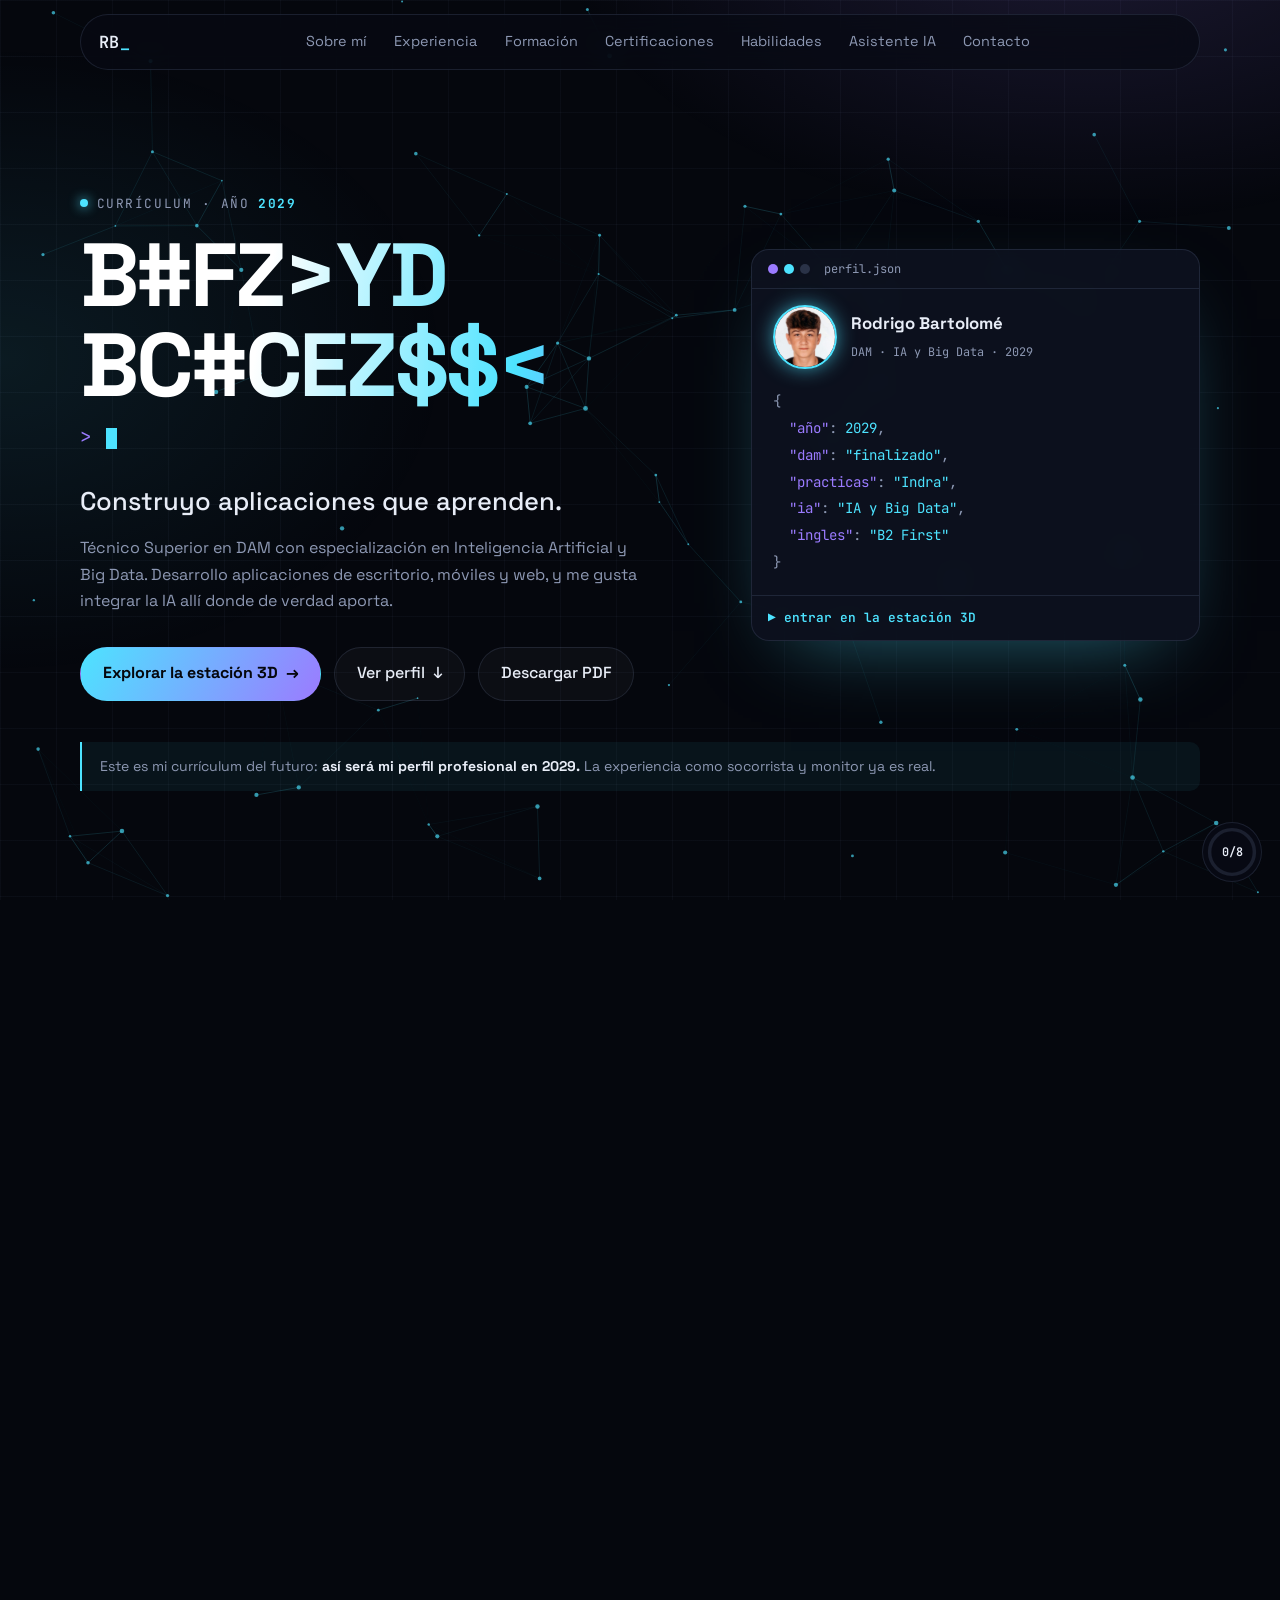
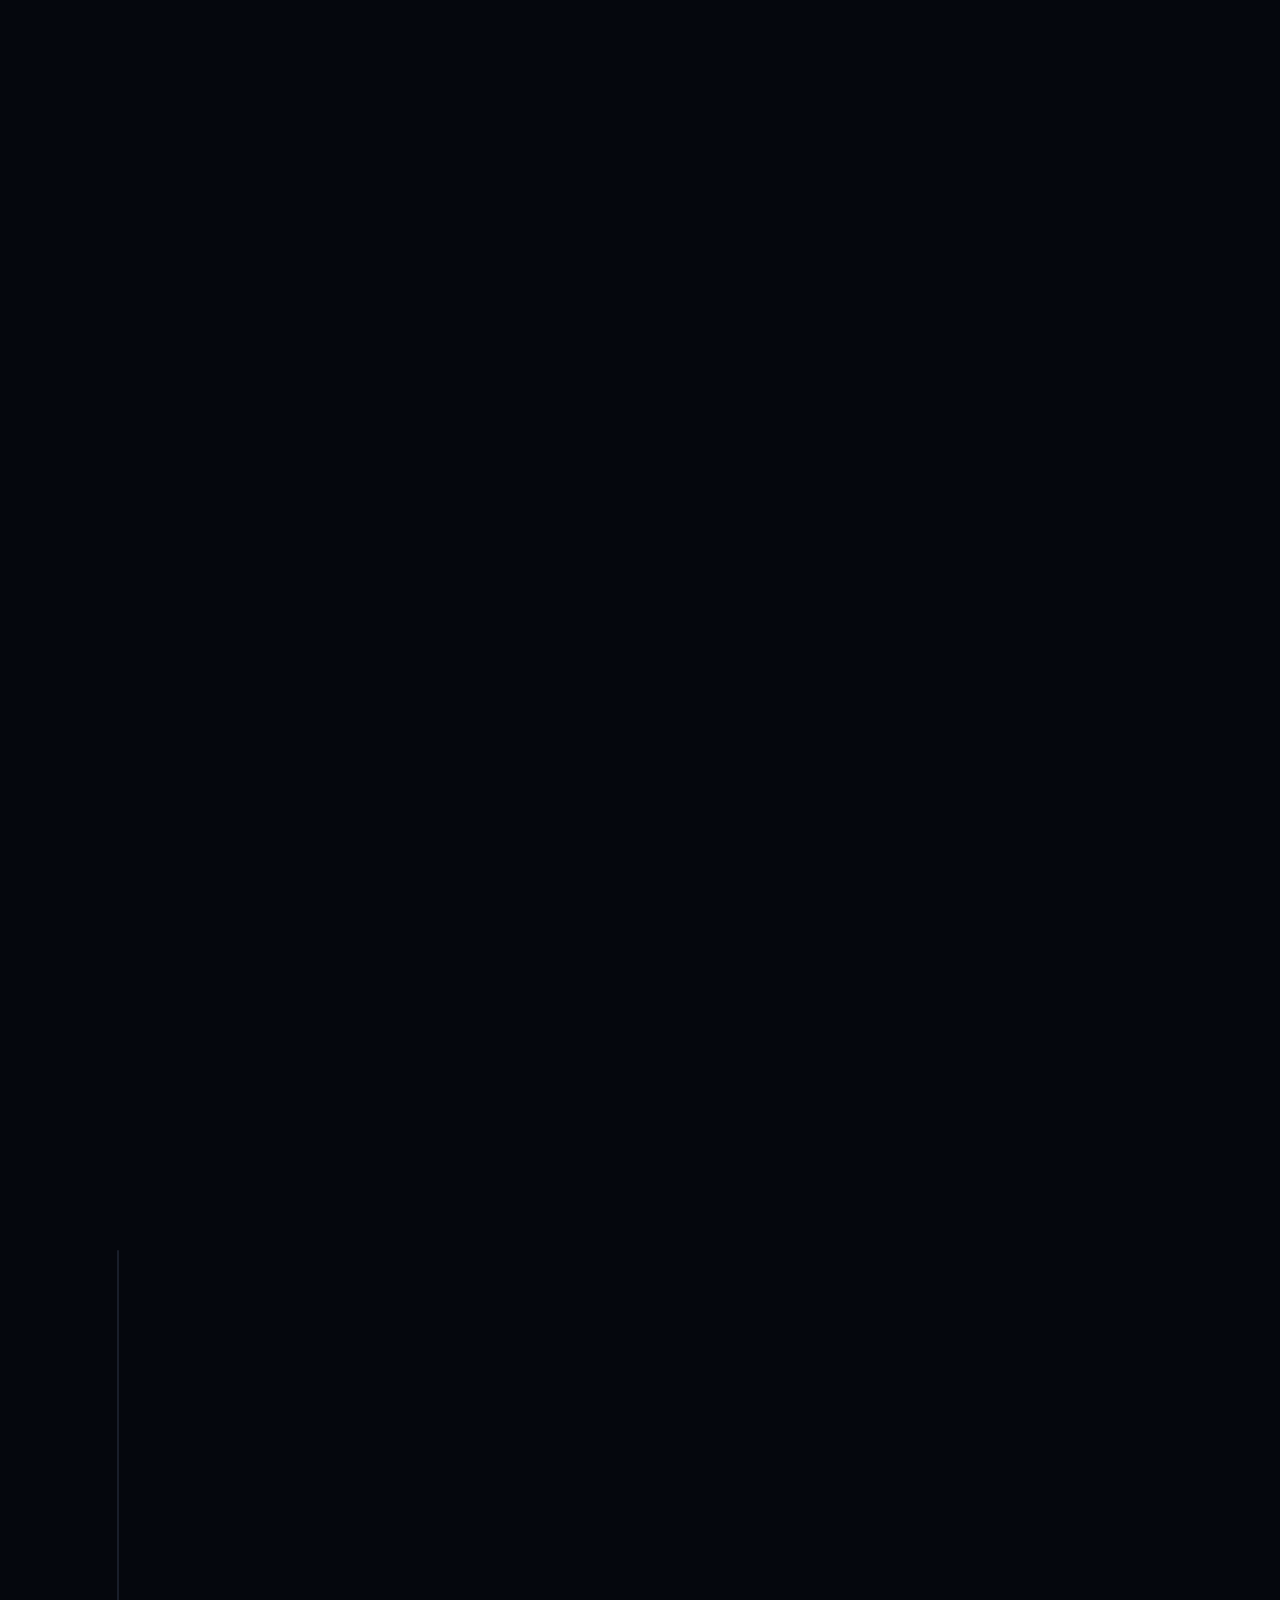
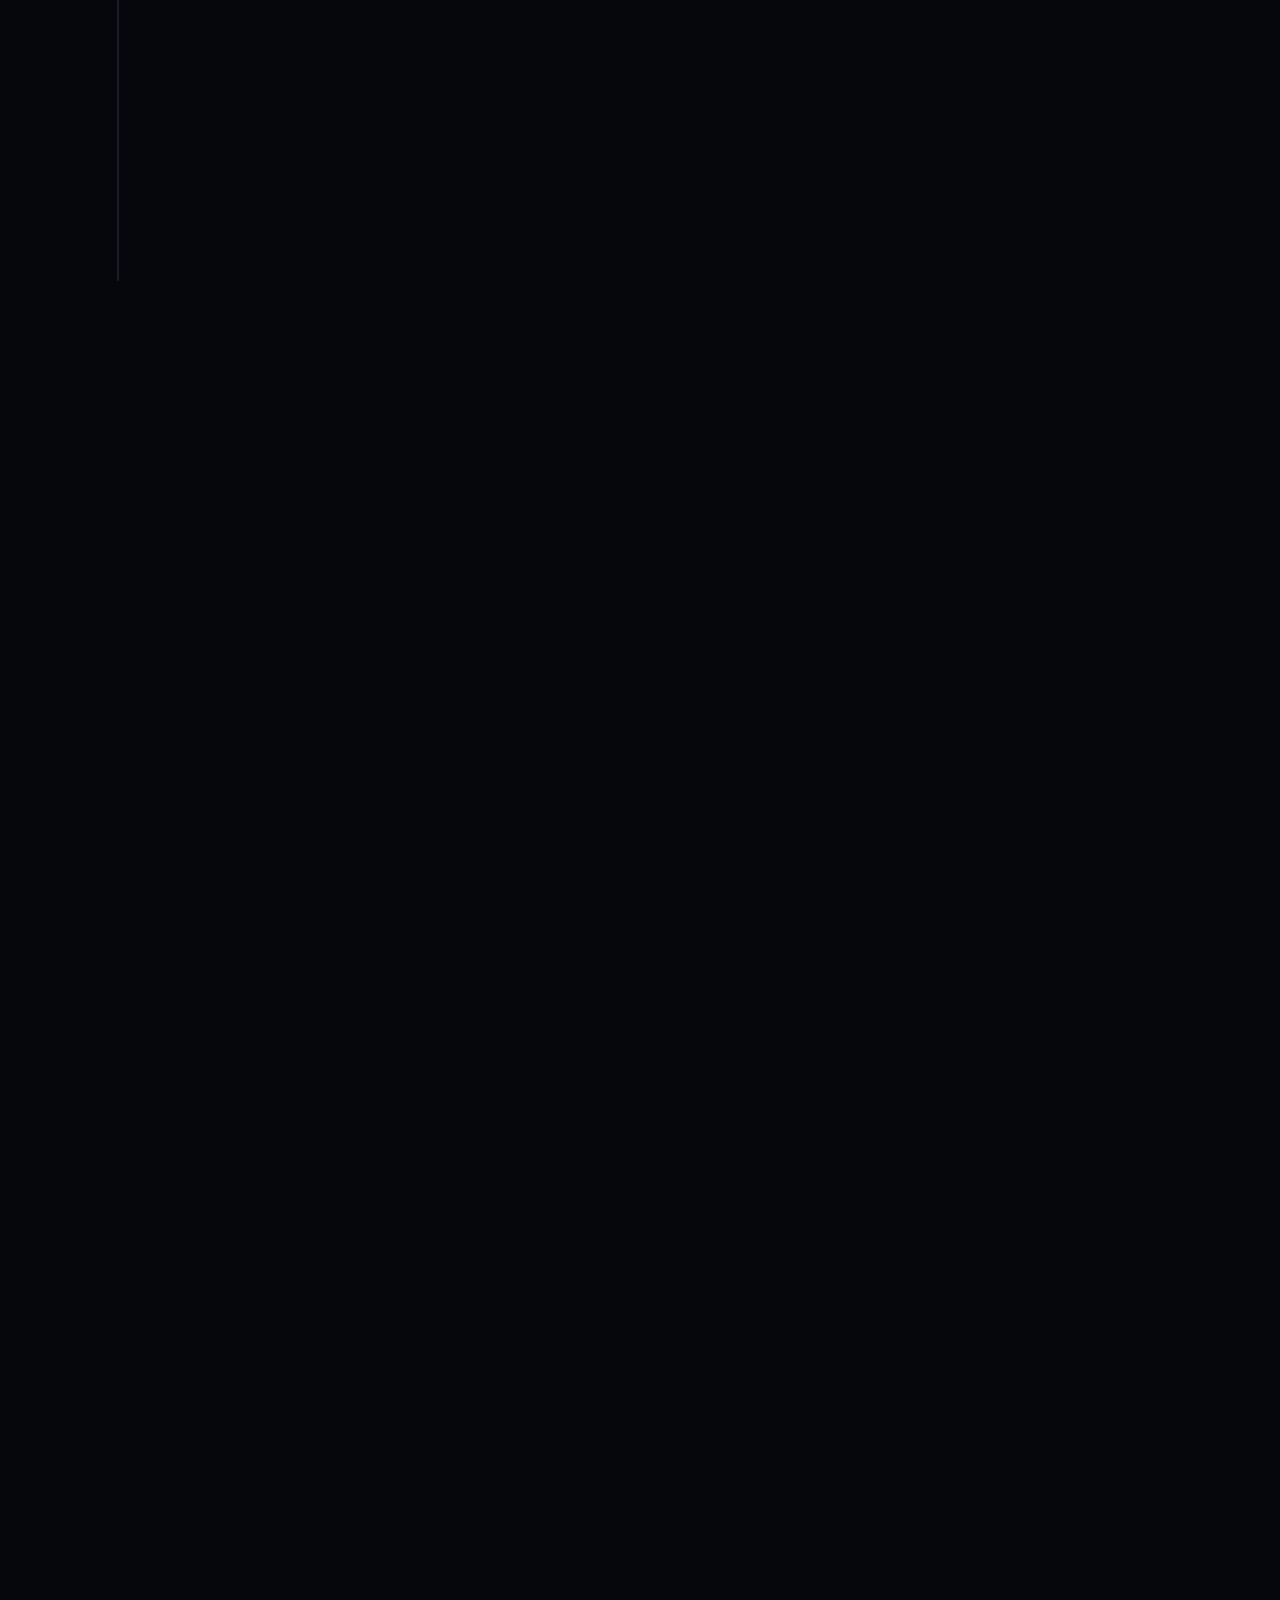
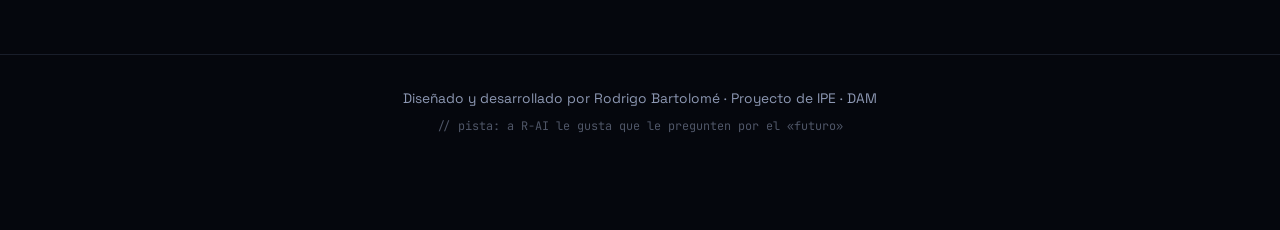
==== index.html @ 935d9697 "Currículum del futuro 2029: estación 3D, web clásica y CV en PDF Co-Authored-By: Claude Opus 5.5 <no" ====
<!DOCTYPE html>
<html lang="es">
<head>
  <meta charset="UTF-8">
  <meta name="viewport" content="width=device-width, initial-scale=1">
  <title>Rodrigo Bartolomé · Currículum 2029</title>
  <meta name="description" content="Currículum interactivo de Rodrigo Bartolomé: desarrollador de aplicaciones multiplataforma y especialista en Inteligencia Artificial. Currículum del futuro: año 2029.">
  <meta name="theme-color" content="#05070d">
  <link rel="preconnect" href="https://fonts.googleapis.com">
  <link rel="preconnect" href="https://fonts.gstatic.com" crossorigin>
  <link href="https://fonts.googleapis.com/css2?family=JetBrains+Mono:wght@400;600&family=Space+Grotesk:wght@400;500;700&display=swap" rel="stylesheet">
  <link rel="stylesheet" href="css/styles.css">
</head>
<body>

  <!-- Secuencia de arranque -->
  <div id="boot" role="status" aria-label="Cargando">
    <div class="boot-box">
      <pre id="boot-log"></pre>
      <button id="boot-skip" type="button">Saltar ⏎</button>
    </div>
  </div>

  <div id="scrollbar" aria-hidden="true"></div>
  <div class="bg" aria-hidden="true"></div>

  <!-- Navegación -->
  <header class="nav" id="nav">
    <a class="brand" href="#inicio" aria-label="Inicio">RB<span>_</span></a>
    <nav id="menu" aria-label="Secciones">
      <span class="pill" aria-hidden="true"></span>
      <a href="#sobre">Sobre mí</a>
      <a href="#experiencia">Experiencia</a>
      <a href="#formacion">Formación</a>
      <a href="#especializacion">Certificaciones</a>
      <a href="#habilidades">Habilidades</a>
      <a href="#asistente">Asistente IA</a>
      <a href="#contacto">Contacto</a>
    </nav>
    <button class="burger" id="burger" type="button" aria-label="Abrir menú" aria-expanded="false"><span></span><span></span></button>
  </header>

  <main>
    <!-- 1. Presentación -->
    <section class="hero" id="inicio">
      <canvas id="net" aria-hidden="true"></canvas>
      <div class="hero-inner">
        <div class="hero-text">
          <p class="eyebrow"><span class="dot"></span> Currículum · año <b id="hero-year">2029</b></p>
          <h1 id="hero-name" aria-label="Rodrigo Bartolomé">Rodrigo Bartolomé</h1>
          <p class="typed-line" aria-live="off"><span class="prompt">&gt;</span> <span id="typed"></span><span class="caret"></span></p>
          <p class="lema" id="hero-lema"></p>
          <p class="intro" id="hero-intro"></p>
          <div class="cta">
            <a class="btn primary" href="estacion.html">Explorar la estación 3D <span aria-hidden="true">→</span></a>
            <a class="btn" href="#sobre">Ver perfil <span aria-hidden="true">↓</span></a>
            <a class="btn" href="CV%20original%20de%20Rodrigo%20Bartolome.pdf" download data-pdf>Descargar PDF</a>
          </div>
        </div>

        <aside class="ficha card" aria-label="Resumen del perfil">
          <div class="ficha-bar"><i></i><i></i><i></i><span>perfil.json</span></div>
          <div class="ficha-id"><img src="img/rodrigo.jpg" alt="Foto de Rodrigo Bartolomé" width="64" height="64"><div><b>Rodrigo Bartolomé</b><small>DAM · IA y Big Data · 2029</small></div></div>
          <pre id="ficha-code"></pre>
          <a class="ficha-jump" href="estacion.html">▶ entrar en la estación 3D</a>
        </aside>
      </div>
      <p class="aviso" id="aviso"></p>
    </section>

    <!-- 2. Sobre mí -->
    <section id="sobre" class="section">
      <header class="sec-head reveal"><span class="sec-num">01</span><h2>Sobre mí</h2><p>Quién soy, qué me mueve y a dónde quiero llegar.</p></header>
      <div class="about-grid">
        <article class="card reveal about-perfil">
          <h3>Perfil profesional</h3>
          <p id="about-perfil"></p>
        </article>
        <article class="card reveal about-int">
          <h3>Intereses</h3>
          <div class="chips" id="intereses" role="tablist" aria-label="Intereses"></div>
          <p class="chip-text" id="interes-texto" aria-live="polite"></p>
        </article>
        <article class="card reveal about-obj">
          <h3>Objetivos profesionales</h3>
          <ul class="objetivos" id="objetivos"></ul>
        </article>
      </div>
    </section>

    <!-- 3. Experiencia -->
    <section id="experiencia" class="section">
      <header class="sec-head reveal"><span class="sec-num">02</span><h2>Experiencia</h2><p>Dos veranos en Playa Park y mis prácticas del ciclo en Indra.</p></header>
      <div class="exp-grid" id="exp"></div>
    </section>

    <!-- 4. Formación académica -->
    <section id="formacion" class="section">
      <header class="sec-head reveal"><span class="sec-num">03</span><h2>Formación académica</h2><p>Mi evolución, etapa a etapa. Pulsa cada una para desplegarla.</p></header>
      <div class="timeline" id="timeline"></div>
    </section>

    <!-- 4. Especialización y certificaciones -->
    <section id="especializacion" class="section">
      <header class="sec-head reveal"><span class="sec-num">04</span><h2>Especialización y certificaciones</h2><p id="cert-sub"></p></header>
      <div class="cert-grid" id="certs"></div>
    </section>

    <!-- 5. Habilidades -->
    <section id="habilidades" class="section">
      <header class="sec-head reveal"><span class="sec-num">05</span><h2>Habilidades</h2><p>Tecnologías que he usado en el ciclo de DAM y en la especialización. Cambia de área con las pestañas.</p></header>
      <div class="skills card reveal">
        <div class="tabs" id="skill-tabs" role="tablist" aria-label="Categorías de habilidades"></div>
        <div id="skill-panels"></div>
      </div>
      <div class="skills-extra" id="skills-extra"></div>
    </section>

    <!-- Asistente IA -->
    <section id="asistente" class="section">
      <header class="sec-head reveal"><span class="sec-num">06</span><h2>Pregúntale a mi asistente</h2><p>R-AI responde solo con los datos de este currículum. Si no lo sabe, lo dice.</p></header>
      <div class="term card reveal">
        <div class="ficha-bar"><i></i><i></i><i></i><span>r-ai — asistente del currículum</span></div>
        <div class="term-out" id="term-out" aria-live="polite"></div>
        <div class="term-chips" id="term-chips"></div>
        <form class="term-in" id="term-form" autocomplete="off">
          <label for="term-input" class="prompt">&gt;</label>
          <input id="term-input" type="text" placeholder="Escribe una pregunta o «ayuda»" maxlength="120" spellcheck="false">
          <button type="submit" aria-label="Enviar">↵</button>
        </form>
      </div>
    </section>

    <!-- 6. Contacto -->
    <section id="contacto" class="section">
      <header class="sec-head reveal"><span class="sec-num">07</span><h2>Contacto</h2><p>¿Hablamos?</p></header>
      <div class="contact card reveal" id="contact"></div>
    </section>
  </main>

  <footer class="footer">
    <p>Diseñado y desarrollado por Rodrigo Bartolomé · Proyecto de IPE · DAM</p>
    <p class="hint">// pista: a R-AI le gusta que le pregunten por el «futuro»</p>
  </footer>

  <!-- Registro de exploración -->
  <aside class="hud" id="hud">
    <button class="hud-btn" id="hud-btn" type="button" aria-expanded="false" aria-controls="hud-panel" aria-label="Registro de exploración">
      <svg viewBox="0 0 36 36" aria-hidden="true"><circle cx="18" cy="18" r="15.5"/><circle id="hud-ring" cx="18" cy="18" r="15.5"/></svg>
      <span id="hud-count">0/8</span>
    </button>
    <div class="hud-panel" id="hud-panel" hidden>
      <h3>Registro de exploración</h3>
      <p>Esta web esconde 8 interacciones. ¿Las encuentras todas?</p>
      <ul id="hud-list"></ul>
      <button type="button" class="hud-reset" id="hud-reset">Reiniciar registro</button>
    </div>
  </aside>

  <div id="toast" role="status" aria-live="polite"></div>

  <!-- Recompensa al completar la exploración -->
  <div class="modal" id="reward" hidden>
    <div class="modal-box card" role="dialog" aria-modal="true" aria-labelledby="reward-title">
      <p class="eyebrow"><span class="dot"></span> 8 / 8 · acceso total</p>
      <h2 id="reward-title">Exploración completada</h2>
      <p>Has recorrido el perfil entero, incluido el comando oculto. Gracias por dedicarle este rato: conseguir que alguien quiera seguir explorando es justo lo que busco cuando diseño una aplicación.</p>
      <p class="firma">— Rodrigo</p>
      <button class="btn primary" type="button" id="reward-close">Cerrar</button>
    </div>
  </div>

  <noscript><p style="padding:2rem;color:#fff">Esta web necesita JavaScript para mostrar el currículum interactivo.</p></noscript>

  <script src="js/data.js"></script>
  <script src="js/rai.js"></script>
  <script src="js/main.js"></script>
</body>
</html>
---- css/styles.css ----
/* ==========================================================================
   Currículum 2029 · Rodrigo Bartolomé
   Índice: 1. Variables  2. Base  3. Navegación  4. Portada  5. Secciones
           6. Sobre mí   7. Línea temporal  8. Certificaciones  9. Habilidades
           10. Asistente 11. Contacto  12. HUD, avisos y modal  13. Arranque
           14. Responsive 15. Movimiento reducido  16. Impresión (PDF)
   ========================================================================== */

/* ---------- 1. Variables ---------- */
:root {
  --bg: #05070d;
  --panel: rgba(16, 22, 36, .72);
  --line: rgba(148, 170, 220, .14);
  --text: #e8edf7;
  --muted: #8d98b3;
  --a-rgb: 77, 227, 255;      /* acento principal (cian) */
  --b-rgb: 155, 123, 255;     /* acento secundario (violeta) */
  --a: rgb(var(--a-rgb));
  --b: rgb(var(--b-rgb));
  --ok: #5ef0a8;
  --radius: 18px;
  --sans: 'Space Grotesk', system-ui, -apple-system, 'Segoe UI', Roboto, sans-serif;
  --mono: 'JetBrains Mono', ui-monospace, 'Cascadia Code', Consolas, monospace;
  --ease: cubic-bezier(.2, .8, .2, 1);
}

/* ---------- 2. Base ---------- */
*, *::before, *::after { box-sizing: border-box; }
html { scroll-behavior: smooth; scroll-padding-top: 84px; }
body {
  margin: 0; background: var(--bg); color: var(--text);
  font: 400 1rem/1.65 var(--sans); -webkit-font-smoothing: antialiased;
  overflow-x: hidden;
}
h1, h2, h3, p, ul { margin: 0; }
ul { padding: 0; list-style: none; }
a { color: inherit; text-decoration: none; }
button, input { font: inherit; color: inherit; }
button { cursor: pointer; background: none; border: 0; padding: 0; }
:focus-visible { outline: 2px solid var(--a); outline-offset: 3px; border-radius: 6px; }
::selection { background: rgba(var(--a-rgb), .3); }

.bg {
  position: fixed; inset: 0; z-index: -1; pointer-events: none;
  background:
    radial-gradient(60vw 50vh at 85% -10%, rgba(var(--b-rgb), .16), transparent 70%),
    radial-gradient(50vw 50vh at 0% 40%, rgba(var(--a-rgb), .09), transparent 70%),
    linear-gradient(rgba(148, 170, 220, .045) 1px, transparent 1px) 0 0 / 56px 56px,
    linear-gradient(90deg, rgba(148, 170, 220, .045) 1px, transparent 1px) 0 0 / 56px 56px;
  transition: background 1s;
}
#scrollbar {
  position: fixed; top: 0; left: 0; height: 3px; width: 100%; z-index: 60;
  background: linear-gradient(90deg, var(--a), var(--b));
  transform-origin: 0 50%; transform: scaleX(0);
}

/* Tarjeta base con foco de luz que sigue al ratón (--mx / --my los pone JS) */
.card {
  position: relative; background: var(--panel); border: 1px solid var(--line);
  border-radius: var(--radius); backdrop-filter: blur(10px);
  transition: border-color .3s, transform .4s var(--ease), box-shadow .4s;
}
.card::before {
  content: ''; position: absolute; inset: 0; border-radius: inherit; pointer-events: none;
  background: radial-gradient(340px circle at var(--mx, 50%) var(--my, -40%), rgba(var(--a-rgb), .13), transparent 65%);
  opacity: 0; transition: opacity .35s;
}
.card:hover { border-color: rgba(var(--a-rgb), .4); }
.card:hover::before { opacity: 1; }

.btn {
  display: inline-flex; align-items: center; gap: .5rem; padding: .8rem 1.35rem;
  border: 1px solid var(--line); border-radius: 999px; font-weight: 500;
  background: rgba(255, 255, 255, .03);
  transition: transform .25s var(--ease), border-color .25s, box-shadow .25s, background .25s;
}
.btn:hover { transform: translateY(-2px); border-color: var(--a); box-shadow: 0 8px 30px -10px rgba(var(--a-rgb), .6); }
.btn.primary { background: linear-gradient(120deg, var(--a), var(--b)); color: #05070d; border-color: transparent; font-weight: 700; }

.badge {
  display: inline-block; padding: .18rem .65rem; border-radius: 999px; white-space: nowrap;
  font: 600 .7rem/1.5 var(--mono); letter-spacing: .04em; text-transform: uppercase;
  border: 1px solid currentColor; color: var(--muted);
}
[data-state="done"] > .badge, [data-state="done"] .badge { color: var(--ok); }
[data-state="progress"] .badge { color: var(--a); }
[data-state="goal"] .badge { color: var(--muted); border-style: dashed; }

.reveal { opacity: 0; transform: translateY(26px); transition: opacity .7s var(--ease), transform .7s var(--ease); }
.reveal.in { opacity: 1; transform: none; }

/* ---------- 3. Navegación ---------- */
.nav {
  position: fixed; top: 14px; left: 50%; transform: translateX(-50%); z-index: 50;
  display: flex; align-items: center; gap: 1rem; padding: .5rem .6rem .5rem 1.1rem;
  width: min(1120px, calc(100% - 28px));
  background: rgba(8, 11, 20, .72); border: 1px solid var(--line); border-radius: 999px;
  backdrop-filter: blur(14px); transition: box-shadow .3s;
}
.nav.scrolled { box-shadow: 0 12px 40px -18px #000; }
.brand { font: 600 1.05rem var(--mono); letter-spacing: .05em; }
.brand span { color: var(--a); animation: blink 1.1s steps(1) infinite; }
#menu { position: relative; display: flex; margin-inline: auto; }
#menu a {
  position: relative; z-index: 1; padding: .45rem .85rem; font-size: .9rem; color: var(--muted);
  border-radius: 999px; transition: color .25s; white-space: nowrap;
}
#menu a:hover, #menu a.active { color: var(--text); }
.pill {
  position: absolute; top: 0; left: 0; height: 100%; width: 0; border-radius: 999px; opacity: 0;
  background: rgba(var(--a-rgb), .14); border: 1px solid rgba(var(--a-rgb), .35);
  transition: transform .45s var(--ease), width .45s var(--ease), opacity .3s;
}
.burger { display: none; width: 40px; height: 40px; border-radius: 50%; border: 1px solid var(--line); }
.burger span { display: block; width: 16px; height: 2px; margin: 4px auto; background: var(--text); transition: transform .3s; }
.burger[aria-expanded="true"] span:first-child { transform: translateY(3px) rotate(45deg); }
.burger[aria-expanded="true"] span:last-child { transform: translateY(-3px) rotate(-45deg); }

/* ---------- 4. Portada ---------- */
.hero { position: relative; min-height: 100svh; display: flex; flex-direction: column; justify-content: center; padding: 120px 24px 40px; }
#net { position: absolute; inset: 0; width: 100%; height: 100%; }
.hero-inner {
  position: relative; width: min(1120px, 100%); margin: 0 auto;
  display: grid; grid-template-columns: 1.25fr .9fr; gap: 3rem; align-items: center;
}
.eyebrow { display: inline-flex; align-items: center; gap: .55rem; font: 400 .8rem var(--mono); letter-spacing: .12em; text-transform: uppercase; color: var(--muted); }
.eyebrow b { color: var(--a); }
.dot { width: 8px; height: 8px; border-radius: 50%; background: var(--a); box-shadow: 0 0 12px var(--a); animation: pulse 2s infinite; }
h1 {
  margin: 1rem 0 .8rem; font-size: clamp(2.7rem, 7.4vw, 5.6rem); line-height: 1; letter-spacing: -.035em; font-weight: 700;
  background: linear-gradient(100deg, #fff 30%, var(--a) 70%, var(--b)); -webkit-background-clip: text; background-clip: text; color: transparent;
}
.typed-line { font: 400 clamp(.95rem, 2vw, 1.2rem) var(--mono); color: var(--a); min-height: 1.8em; }
.prompt { color: var(--b); font-family: var(--mono); }
.caret { display: inline-block; width: .55em; height: 1.1em; margin-left: 2px; vertical-align: text-bottom; background: var(--a); animation: blink 1s steps(1) infinite; }
.lema { margin-top: 1.4rem; font-size: clamp(1.2rem, 2.4vw, 1.6rem); font-weight: 500; }
.intro { margin-top: .8rem; max-width: 56ch; color: var(--muted); }
.cta { display: flex; flex-wrap: wrap; gap: .8rem; margin-top: 2rem; }

.ficha { overflow: hidden; box-shadow: 0 30px 80px -40px rgba(var(--a-rgb), .5); animation: float 7s ease-in-out infinite; }
.ficha-bar { display: flex; align-items: center; gap: 6px; padding: .7rem 1rem; border-bottom: 1px solid var(--line); font: 400 .75rem var(--mono); color: var(--muted); }
.ficha-bar i { width: 10px; height: 10px; border-radius: 50%; background: #2a3247; }
.ficha-bar i:first-child { background: var(--b); } .ficha-bar i:nth-child(2) { background: var(--a); }
.ficha-bar span { margin-left: .5rem; }
#ficha-code { margin: 0; padding: 1.2rem 1.3rem; font: 400 .88rem/1.9 var(--mono); white-space: pre-wrap; color: var(--muted); }
#ficha-code .k { color: var(--b); } #ficha-code .v { color: var(--a); transition: color .4s; } #ficha-code .n { color: #fff; }
.ficha-jump {
  display: block; width: 100%; padding: .85rem 1rem; border-top: 1px solid var(--line); text-align: left;
  font: 600 .8rem var(--mono); color: var(--a); transition: background .25s;
}
.ficha-jump:hover { background: rgba(var(--a-rgb), .1); }
.aviso {
  position: relative; width: min(1120px, 100%); margin: 2.6rem auto 0; padding: .8rem 1.1rem;
  border-left: 2px solid var(--a); background: rgba(var(--a-rgb), .06); border-radius: 0 10px 10px 0;
  font-size: .88rem; color: var(--muted);
}
.aviso b { color: var(--text); }

/* ---------- 5. Secciones ---------- */
.section { width: min(1120px, 100%); margin: 0 auto; padding: 110px 24px 20px; }
.sec-head { margin-bottom: 2.4rem; }
.sec-num { font: 600 .8rem var(--mono); color: var(--a); letter-spacing: .15em; }
.sec-num::after { content: ' //'; color: var(--muted); }
.sec-head h2 { font-size: clamp(1.9rem, 4.4vw, 3rem); letter-spacing: -.02em; line-height: 1.15; margin: .3rem 0 .5rem; }
.sec-head p { color: var(--muted); max-width: 60ch; }
h3 { font-size: 1.05rem; letter-spacing: .01em; }

/* ---------- 6. Sobre mí ---------- */
.about-grid { display: grid; grid-template-columns: 1.2fr 1fr; gap: 1.2rem; }
.about-grid .card { padding: 1.7rem; }
.about-perfil { grid-row: span 2; }
.about-perfil p { margin-top: .9rem; font-size: 1.12rem; line-height: 1.75; color: #c9d2e6; }
.chips { display: flex; flex-wrap: wrap; gap: .5rem; margin-top: 1rem; }
.chip {
  padding: .4rem .85rem; border: 1px solid var(--line); border-radius: 999px; font-size: .86rem; color: var(--muted);
  transition: all .25s var(--ease);
}
.chip:hover { color: var(--text); border-color: rgba(var(--a-rgb), .5); transform: translateY(-2px); }
.chip[aria-selected="true"] { color: #05070d; background: var(--a); border-color: var(--a); font-weight: 600; }
.chip-text { margin-top: 1rem; min-height: 3.3em; color: var(--muted); font-size: .95rem; }
.objetivos { margin-top: 1rem; display: grid; gap: .7rem; }
.objetivos li { display: flex; align-items: center; gap: .8rem; font-size: .96rem; }
.objetivos .check {
  flex: none; width: 22px; height: 22px; border-radius: 7px; border: 1.5px dashed var(--muted);
  display: grid; place-items: center; font-size: .8rem; color: transparent; transition: all .5s var(--ease);
}
.objetivos [data-state="progress"] .check { border-style: solid; border-color: var(--a); background: linear-gradient(90deg, rgba(var(--a-rgb), .5) 50%, transparent 50%); }
.objetivos [data-state="done"] .check { border: 0; background: var(--ok); color: #05070d; transform: rotate(360deg); }
.objetivos [data-state="done"] .txt { color: var(--text); }
.objetivos .txt { flex: 1; color: var(--muted); transition: color .4s; }

/* ---------- 7. Línea temporal ---------- */
.timeline { position: relative; display: grid; gap: 1.1rem; padding-left: 44px; }
.tl-line { position: absolute; left: 13px; top: 10px; bottom: 10px; width: 2px; background: var(--line); border-radius: 2px; overflow: hidden; }
.tl-line i { display: block; width: 100%; height: 100%; background: linear-gradient(var(--a), var(--b)); transform-origin: 50% 0; transform: scaleY(0); }
.tl-item { position: relative; }
.tl-dot {
  position: absolute; left: -38px; top: 26px; width: 16px; height: 16px; border-radius: 50%;
  background: var(--bg); border: 2px solid var(--muted); transition: all .5s var(--ease);
}
.tl-item[data-state="done"] .tl-dot { border-color: var(--ok); background: var(--ok); box-shadow: 0 0 14px rgba(94, 240, 168, .6); }
.tl-item[data-state="progress"] .tl-dot { border-color: var(--a); box-shadow: 0 0 0 5px rgba(var(--a-rgb), .18); animation: pulse 2s infinite; }
.tl-card { overflow: hidden; }
.tl-head { display: grid; grid-template-columns: 1fr auto auto; gap: .3rem 1rem; align-items: center; width: 100%; padding: 1.2rem 1.4rem; text-align: left; }
.tl-step { grid-column: 1 / -1; font: 400 .72rem var(--mono); letter-spacing: .14em; color: var(--muted); text-transform: uppercase; }
.tl-title { font-size: 1.12rem; font-weight: 700; line-height: 1.3; }
.tl-sub { grid-column: 1 / -1; font-size: .88rem; color: var(--muted); }
.chev { width: 28px; height: 28px; border-radius: 50%; border: 1px solid var(--line); display: grid; place-items: center; transition: transform .4s var(--ease), border-color .3s; }
.chev::before { content: ''; width: 7px; height: 7px; border-right: 2px solid var(--a); border-bottom: 2px solid var(--a); transform: translateY(-2px) rotate(45deg); }
[aria-expanded="true"] .chev { transform: rotate(180deg); border-color: var(--a); }
.collapse { display: grid; grid-template-rows: 0fr; transition: grid-template-rows .45s var(--ease); }
.collapse.open { grid-template-rows: 1fr; }
.collapse > div { overflow: hidden; min-height: 0; }
.collapse-in { padding: 0 1.4rem 1.4rem; color: #c3cce0; font-size: .96rem; }
.tags { display: flex; flex-wrap: wrap; gap: .45rem; margin-top: 1rem; }
.tags li { padding: .25rem .7rem; border-radius: 8px; font: 400 .76rem var(--mono); background: rgba(var(--a-rgb), .09); color: var(--a); border: 1px solid rgba(var(--a-rgb), .2); }
.tags-title { margin-top: 1rem; font: 400 .72rem var(--mono); letter-spacing: .12em; text-transform: uppercase; color: var(--muted); }

/* ---------- 8. Certificaciones ---------- */
.cert-grid { display: grid; grid-template-columns: repeat(2, 1fr); gap: 1.2rem; align-items: start; }
.cert { overflow: hidden; }
.cert[data-state="goal"] { border-style: dashed; background: rgba(16, 22, 36, .35); }
.cert[data-state="goal"] .cert-icon { filter: grayscale(1); opacity: .55; }
.cert-head { display: grid; grid-template-columns: auto 1fr auto; gap: .9rem 1rem; align-items: center; width: 100%; padding: 1.4rem; text-align: left; }
.cert-icon {
  width: 52px; height: 52px; border-radius: 14px; display: grid; place-items: center; transition: filter .6s, opacity .6s;
  background: linear-gradient(135deg, rgba(var(--a-rgb), .25), rgba(var(--b-rgb), .25)); border: 1px solid rgba(var(--a-rgb), .35);
}
.cert-icon svg { width: 26px; height: 26px; stroke: var(--a); fill: none; stroke-width: 1.7; stroke-linecap: round; stroke-linejoin: round; }
.cert-title { font-weight: 700; font-size: 1.08rem; line-height: 1.3; }
.cert-ent { font-size: .84rem; color: var(--muted); }
.cert-foot { grid-column: 1 / -1; display: flex; justify-content: space-between; align-items: center; }
.points { margin-top: .9rem; display: grid; gap: .4rem; }
.points li { padding-left: 1.2rem; position: relative; font-size: .92rem; }
.points li::before { content: '▹'; position: absolute; left: 0; color: var(--a); }

/* ---------- 9. Habilidades ---------- */
.skills { padding: 1.6rem; }
.tabs { display: flex; flex-wrap: wrap; gap: .5rem; padding-bottom: 1.2rem; border-bottom: 1px solid var(--line); }
.tab { padding: .5rem 1rem; border-radius: 999px; border: 1px solid var(--line); font-size: .9rem; color: var(--muted); transition: all .25s var(--ease); }
.tab:hover { color: var(--text); border-color: rgba(var(--a-rgb), .5); }
.tab[aria-selected="true"] { background: rgba(var(--a-rgb), .14); border-color: var(--a); color: var(--text); box-shadow: 0 0 22px -8px var(--a); }
.skill-panel { padding-top: 1.4rem; display: grid; gap: 1.25rem; animation: fadeUp .5s var(--ease); }
.skill-panel[hidden] { display: none; }
.panel-note { color: var(--muted); font-size: .9rem; }
.skill-top { display: flex; justify-content: space-between; gap: 1rem; align-items: baseline; margin-bottom: .45rem; }
.skill-name { font-weight: 500; }
.skill-level { font: 600 .74rem var(--mono); color: var(--a); text-transform: uppercase; letter-spacing: .06em; white-space: nowrap; }
.bar { position: relative; height: 10px; border-radius: 999px; background: rgba(148, 170, 220, .1); }
.bar-fill {
  height: 100%; width: 0; border-radius: inherit; background: linear-gradient(90deg, var(--b), var(--a));
  box-shadow: 0 0 16px rgba(var(--a-rgb), .5); transition: width 1.2s var(--ease);
}
.skills-note { margin-top: 1.5rem; padding-top: 1rem; border-top: 1px solid var(--line); font-size: .82rem; color: var(--muted); }

/* ---------- 10. Asistente ---------- */
.term { overflow: hidden; font-family: var(--mono); }
.term-out { height: 300px; overflow-y: auto; padding: 1.2rem 1.3rem; font-size: .88rem; line-height: 1.75; scrollbar-width: thin; scrollbar-color: var(--line) transparent; }
.term-out p { animation: fadeUp .35s var(--ease); white-space: pre-wrap; overflow-wrap: anywhere; }
.term-out .me { color: var(--text); margin-top: .7rem; }
.term-out .me::before { content: '> '; color: var(--b); }
.term-out .ai { color: #b9c6e2; }
.term-out .ai.hl { color: var(--a); }
.term-out .think::after { content: '▍'; animation: blink .8s steps(1) infinite; }
.term-chips { display: flex; flex-wrap: wrap; gap: .45rem; padding: .2rem 1.3rem 1rem; }
.term-chips button { padding: .32rem .75rem; border-radius: 999px; border: 1px solid var(--line); font-size: .76rem; color: var(--muted); transition: all .25s; }
.term-chips button:hover { color: var(--a); border-color: var(--a); }
.term-in { display: flex; align-items: center; gap: .7rem; padding: .8rem 1.3rem; border-top: 1px solid var(--line); background: rgba(0, 0, 0, .25); }
.term-in input { flex: 1; min-width: 0; background: none; border: 0; outline: 0; font-size: .92rem; }
.term-in input::placeholder { color: #55607a; }
.term-in button { width: 34px; height: 34px; border-radius: 10px; border: 1px solid var(--line); color: var(--a); transition: all .25s; }
.term-in button:hover { background: var(--a); color: #05070d; }

/* ---------- 11. Contacto ---------- */
.contact { display: grid; grid-template-columns: auto 1fr; gap: 2rem; padding: 2rem; align-items: center; overflow: hidden; }
.avatar {
  width: 132px; height: 132px; border-radius: 30px; display: grid; place-items: center;
  font: 700 2.6rem var(--sans); color: #05070d; background: linear-gradient(135deg, var(--a), var(--b));
  box-shadow: 0 20px 60px -20px rgba(var(--a-rgb), .8);
}
.contact h3 { font-size: 1.6rem; }
.contact .role { color: var(--a); font: 400 .88rem var(--mono); margin-top: .2rem; }
.contact-list { margin-top: 1.2rem; display: grid; grid-template-columns: repeat(2, 1fr); gap: .7rem; }
.contact-item {
  display: flex; align-items: center; gap: .8rem; padding: .75rem .95rem; text-align: left; width: 100%;
  border: 1px solid var(--line); border-radius: 12px; transition: all .25s var(--ease);
}
a.contact-item:hover, button.contact-item:hover { border-color: var(--a); transform: translateY(-2px); background: rgba(var(--a-rgb), .06); }
.contact-item small { display: block; font: 400 .66rem var(--mono); letter-spacing: .12em; text-transform: uppercase; color: var(--muted); }
.contact-item span { display: block; font-size: .93rem; overflow-wrap: anywhere; }
.contact-item em { margin-left: auto; font: normal 600 .66rem var(--mono); color: var(--a); text-transform: uppercase; }
.contact-cta { margin-top: 1.3rem; display: flex; flex-wrap: wrap; gap: .7rem; }

.footer { margin-top: 110px; padding: 2rem 24px 6rem; text-align: center; border-top: 1px solid var(--line); color: var(--muted); font-size: .86rem; }
.footer .hint { margin-top: .5rem; font: 400 .74rem var(--mono); opacity: .55; }

/* ---------- 12. HUD, avisos y modal ---------- */
.hud { position: fixed; right: 18px; bottom: 18px; z-index: 55; }
.hud-btn {
  position: relative; width: 60px; height: 60px; border-radius: 50%; display: grid; place-items: center;
  background: rgba(8, 11, 20, .9); border: 1px solid var(--line); backdrop-filter: blur(10px);
  font: 600 .74rem var(--mono); transition: transform .3s var(--ease), box-shadow .3s;
}
.hud-btn:hover { transform: scale(1.07); box-shadow: 0 0 30px -6px var(--a); }
.hud-btn.bump { animation: bump .6s var(--ease); }
.hud-btn svg { position: absolute; inset: 3px; transform: rotate(-90deg); }
.hud-btn circle { fill: none; stroke-width: 2.4; stroke: var(--line); }
#hud-ring { stroke: var(--a); stroke-linecap: round; stroke-dasharray: 97.4; stroke-dashoffset: 97.4; transition: stroke-dashoffset .8s var(--ease); filter: drop-shadow(0 0 4px var(--a)); }
.hud-panel {
  position: absolute; right: 0; bottom: 72px; width: min(320px, calc(100vw - 36px)); padding: 1.2rem;
  background: rgba(8, 11, 20, .96); border: 1px solid var(--line); border-radius: 16px;
  box-shadow: 0 30px 80px -20px #000; animation: fadeUp .35s var(--ease);
}
.hud-panel h3 { font-size: 1rem; }
.hud-panel > p { font-size: .82rem; color: var(--muted); margin: .3rem 0 .9rem; }
.hud-panel li { display: flex; gap: .65rem; align-items: center; padding: .32rem 0; font-size: .86rem; color: var(--muted); }
.hud-panel li::before { content: ''; flex: none; width: 14px; height: 14px; border-radius: 50%; border: 1.5px solid var(--muted); transition: all .4s; }
.hud-panel li.found { color: var(--text); }
.hud-panel li.found::before { background: var(--ok); border-color: var(--ok); box-shadow: 0 0 10px var(--ok); }
.hud-reset { margin-top: .8rem; font: 400 .72rem var(--mono); color: var(--muted); text-decoration: underline; }

#toast {
  position: fixed; left: 50%; bottom: 26px; z-index: 70; transform: translate(-50%, 30px); opacity: 0; pointer-events: none;
  max-width: calc(100vw - 110px); padding: .7rem 1.2rem; border-radius: 999px; font-size: .86rem; text-align: center;
  background: rgba(8, 11, 20, .96); border: 1px solid var(--a); box-shadow: 0 0 30px -8px var(--a);
  transition: transform .4s var(--ease), opacity .4s;
}
#toast.show { transform: translate(-50%, 0); opacity: 1; }

.modal { position: fixed; inset: 0; z-index: 90; display: grid; place-items: center; padding: 20px; background: rgba(3, 5, 10, .8); backdrop-filter: blur(6px); animation: fade .4s; }
.modal[hidden] { display: none; }
.modal-box { width: min(520px, 100%); padding: 2.2rem; text-align: center; border-color: var(--a); box-shadow: 0 0 80px -20px var(--a); animation: fadeUp .6s var(--ease); }
.modal-box h2 { font-size: 1.9rem; margin: .8rem 0; }
.modal-box p { color: #c3cce0; }
.modal-box .firma { margin: 1rem 0 1.5rem; font-family: var(--mono); color: var(--a); }

/* ---------- 13. Arranque ---------- */
#boot { position: fixed; inset: 0; z-index: 100; display: grid; place-items: center; background: var(--bg); transition: opacity .6s, visibility .6s; }
#boot.done { opacity: 0; visibility: hidden; }
.boot-box { width: min(480px, calc(100% - 40px)); }
#boot-log { margin: 0; min-height: 9.5em; font: 400 .9rem/1.9 var(--mono); color: var(--a); white-space: pre-wrap; }
#boot-skip { margin-top: 1rem; font: 400 .76rem var(--mono); color: var(--muted); }
#boot-skip:hover { color: var(--text); }


@keyframes blink { 50% { opacity: 0; } }
@keyframes pulse { 0%, 100% { opacity: 1; } 50% { opacity: .45; } }
@keyframes float { 0%, 100% { transform: translateY(0); } 50% { transform: translateY(-10px); } }
@keyframes fade { from { opacity: 0; } }
@keyframes fadeUp { from { opacity: 0; transform: translateY(12px); } }
@keyframes bump { 40% { transform: scale(1.25); box-shadow: 0 0 40px var(--a); } }

/* ---------- 14. Responsive ---------- */
@media (max-width: 980px) {
  .burger { display: block; }
  #menu {
    position: absolute; top: calc(100% + 10px); left: 0; right: 0; flex-direction: column; padding: .7rem; margin: 0;
    background: #080b14; border: 1px solid var(--line); border-radius: 22px;
    opacity: 0; visibility: hidden; transform: translateY(-10px); transition: all .3s var(--ease);
  }
  #menu.open { opacity: 1; visibility: visible; transform: none; }
  #menu a { padding: .8rem 1rem; font-size: 1rem; }
  #menu a.active { color: var(--a); }
  .pill { display: none; }
  .burger { margin-left: auto; }
  .hero-inner { grid-template-columns: 1fr; gap: 2.2rem; }
  .ficha { animation: none; }
}
@media (max-width: 760px) {
  .about-grid, .cert-grid { grid-template-columns: 1fr; }
  .about-perfil { grid-row: auto; }
  .contact { grid-template-columns: 1fr; padding: 1.5rem; }
  .avatar { width: 96px; height: 96px; font-size: 2rem; border-radius: 24px; }
  .contact-list { grid-template-columns: 1fr; }
  .section { padding: 84px 16px 10px; }
  .hero { padding: 104px 16px 30px; }
  .tl-head { grid-template-columns: 1fr auto; padding: 1rem 1.1rem; }
  .tl-head .badge { grid-column: 1; justify-self: start; grid-row: 4; }
  .tl-head .chev { grid-column: 2; grid-row: 2; }
  .collapse-in { padding: 0 1.1rem 1.2rem; }
  .cert-head { padding: 1.1rem; }
  .skills { padding: 1.1rem; }
  .tabs { flex-wrap: nowrap; overflow-x: auto; scrollbar-width: none; margin-inline: -1.1rem; padding-inline: 1.1rem; }
  .tab { flex: none; }
  .term-out { height: 260px; }
  .hud { right: 12px; bottom: 12px; }
  .hud-btn { width: 52px; height: 52px; }
}

/* ---------- 15. Movimiento reducido ---------- */
@media (prefers-reduced-motion: reduce) {
  html { scroll-behavior: auto; }
  *, *::before, *::after { animation-duration: .01ms !important; animation-iteration-count: 1 !important; transition-duration: .01ms !important; }
  .reveal { opacity: 1; transform: none; }
}

/* ---------- 16. Nuevos bloques: foto, experiencia, tecnologías e idiomas ---------- */
.ficha-id { display: flex; align-items: center; gap: .9rem; padding: 1rem 1.3rem 0; }
.ficha-id img { width: 64px; height: 64px; border-radius: 50%; object-fit: cover; border: 2px solid var(--a); box-shadow: 0 0 22px -4px var(--a); }
.ficha-id b { display: block; font-size: 1.05rem; } .ficha-id small { font: 400 .74rem var(--mono); color: var(--muted); }
img.avatar { object-fit: cover; padding: 0; border: 3px solid var(--a); }

.exp-grid { display: grid; grid-template-columns: repeat(3, 1fr); gap: 1.2rem; align-items: stretch; }
.exp-card { padding: 1.5rem; display: flex; flex-direction: column; gap: .7rem; overflow: hidden; }
.exp-card::after { content: ''; position: absolute; top: 0; left: 0; right: 0; height: 3px; background: linear-gradient(90deg, var(--a), var(--b)); }
.exp-card[data-id="indra"] { background: linear-gradient(160deg, rgba(var(--b-rgb), .12), var(--panel) 55%); }
.exp-top { display: flex; justify-content: space-between; font: 600 .72rem var(--mono); letter-spacing: .1em; text-transform: uppercase; }
.exp-num { color: var(--a); } .exp-when { color: var(--muted); }
.exp-card h3 { font-size: 1.2rem; line-height: 1.3; }
.exp-where { font-size: .9rem; color: #c3cce0; }
.exp-where span { display: inline-block; margin-left: .3rem; padding: .05rem .5rem; border-radius: 999px; border: 1px solid var(--line); font-size: .72rem; color: var(--muted); }
.exp-card .points { margin: 0; }
.exp-chips { display: flex; flex-wrap: wrap; gap: .35rem; margin-top: auto; padding-top: .4rem; }
.exp-chips li { padding: .2rem .6rem; border-radius: 999px; font-size: .74rem; background: rgba(var(--a-rgb), .1); color: var(--a); }

.tech-grid { display: flex; flex-wrap: wrap; gap: .55rem; }
.tech-grid li { padding: .55rem 1rem; border-radius: 12px; font: 500 .9rem var(--mono); border: 1px solid var(--line); background: rgba(255, 255, 255, .03); transition: transform .25s var(--ease), border-color .25s, box-shadow .25s; animation: fadeUp .45s var(--ease) backwards; }
.tech-grid li:nth-child(2) { animation-delay: .04s; } .tech-grid li:nth-child(3) { animation-delay: .08s; } .tech-grid li:nth-child(4) { animation-delay: .12s; } .tech-grid li:nth-child(n+5) { animation-delay: .16s; }
.tech-grid li:hover { transform: translateY(-3px); border-color: var(--a); box-shadow: 0 10px 26px -14px var(--a); }
.skills-extra { display: grid; grid-template-columns: 1.2fr 1fr; gap: 1.2rem; margin-top: 1.2rem; }
.skills-extra .card { padding: 1.5rem; }
.langs { display: grid; gap: 1rem; margin-top: 1rem; }
.lang { display: flex; gap: 1rem; align-items: center; }
.lang > div { flex: 1; }
.lang-code { flex: none; width: 54px; height: 54px; border-radius: 14px; display: grid; place-items: center; font: 700 1.2rem var(--mono); color: #05070d; background: linear-gradient(135deg, var(--a), var(--b)); }
.lang small { display: block; color: var(--muted); font-size: .8rem; margin-bottom: .45rem; }
.soft { display: flex; flex-wrap: wrap; gap: .45rem; margin-top: 1rem; }
.soft li { padding: .4rem .85rem; border-radius: 999px; border: 1px solid rgba(var(--b-rgb), .45); font-size: .86rem; }
@media (max-width: 900px) { .exp-grid { grid-template-columns: 1fr; } .skills-extra { grid-template-columns: 1fr; } }
@media print { .nav, .hud, #boot, #toast, #scrollbar, .bg, #net { display: none !important; } .reveal { opacity: 1 !important; transform: none !important; } }
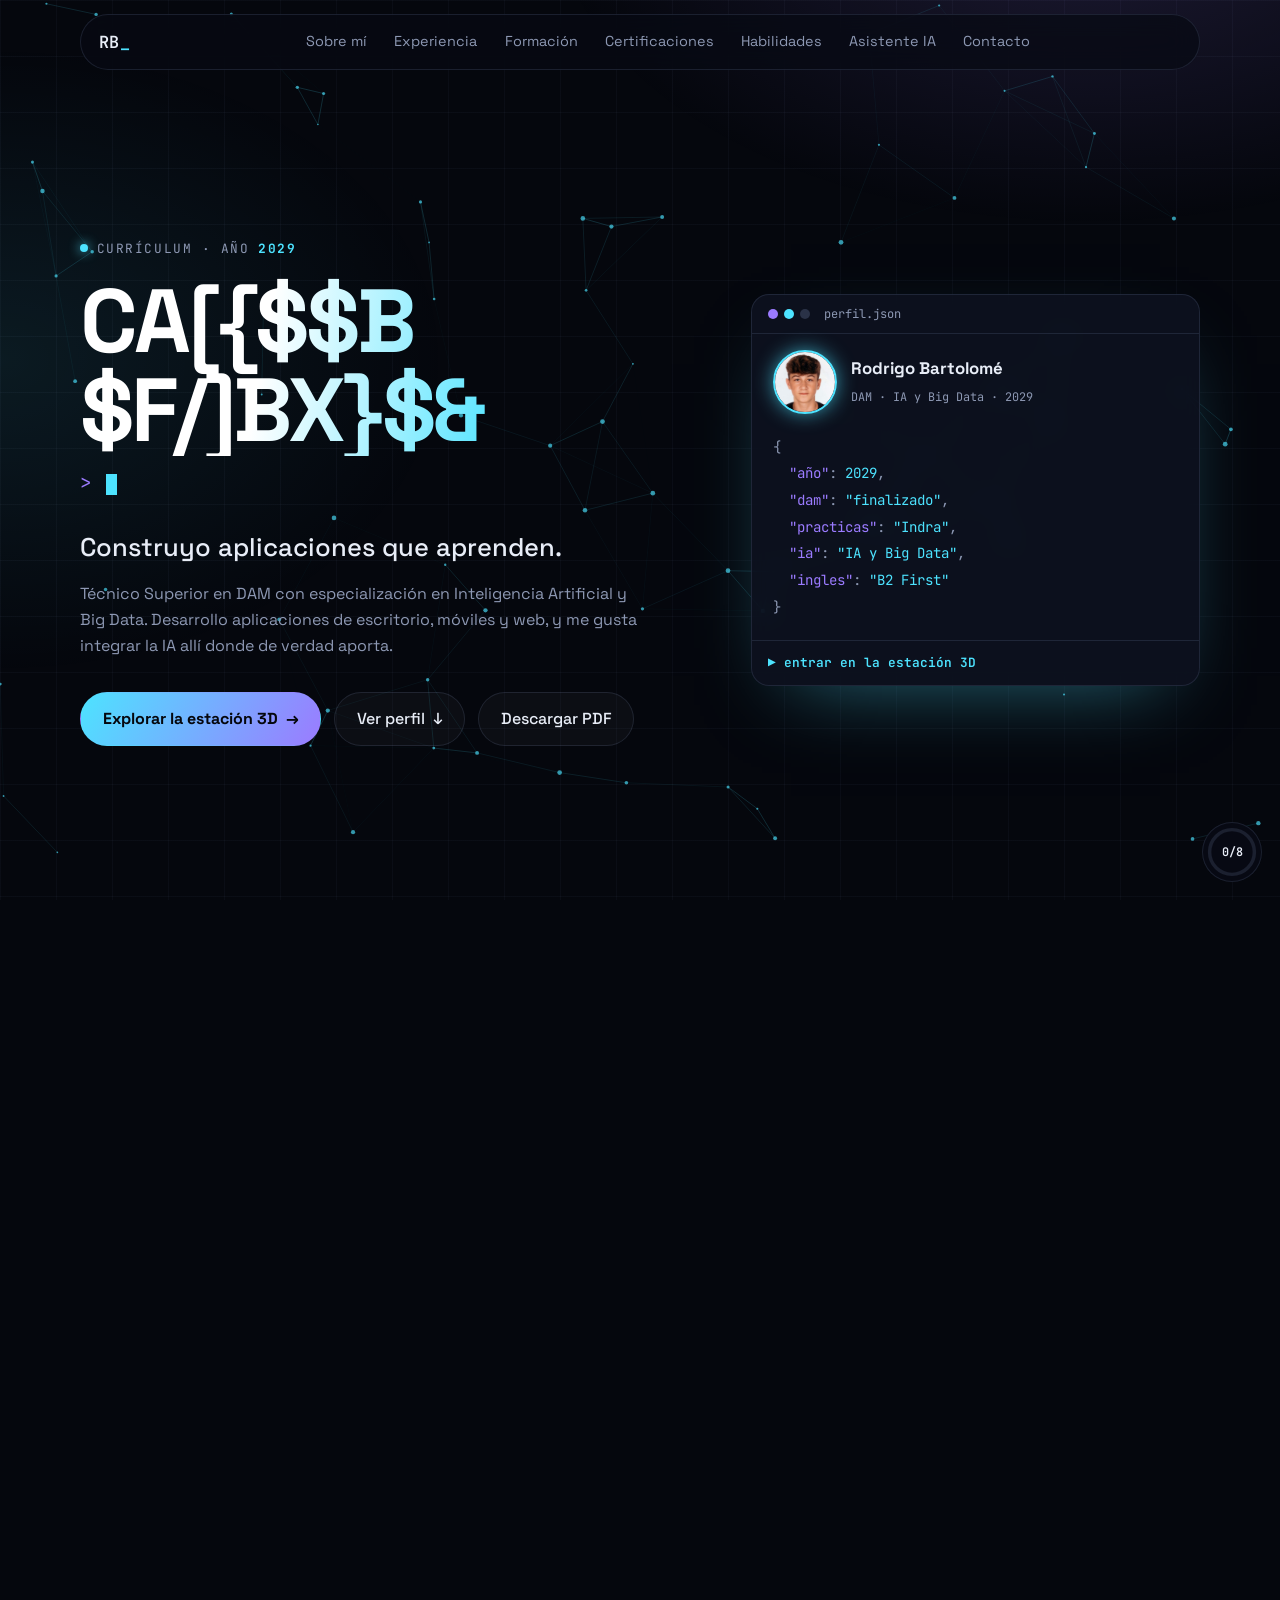
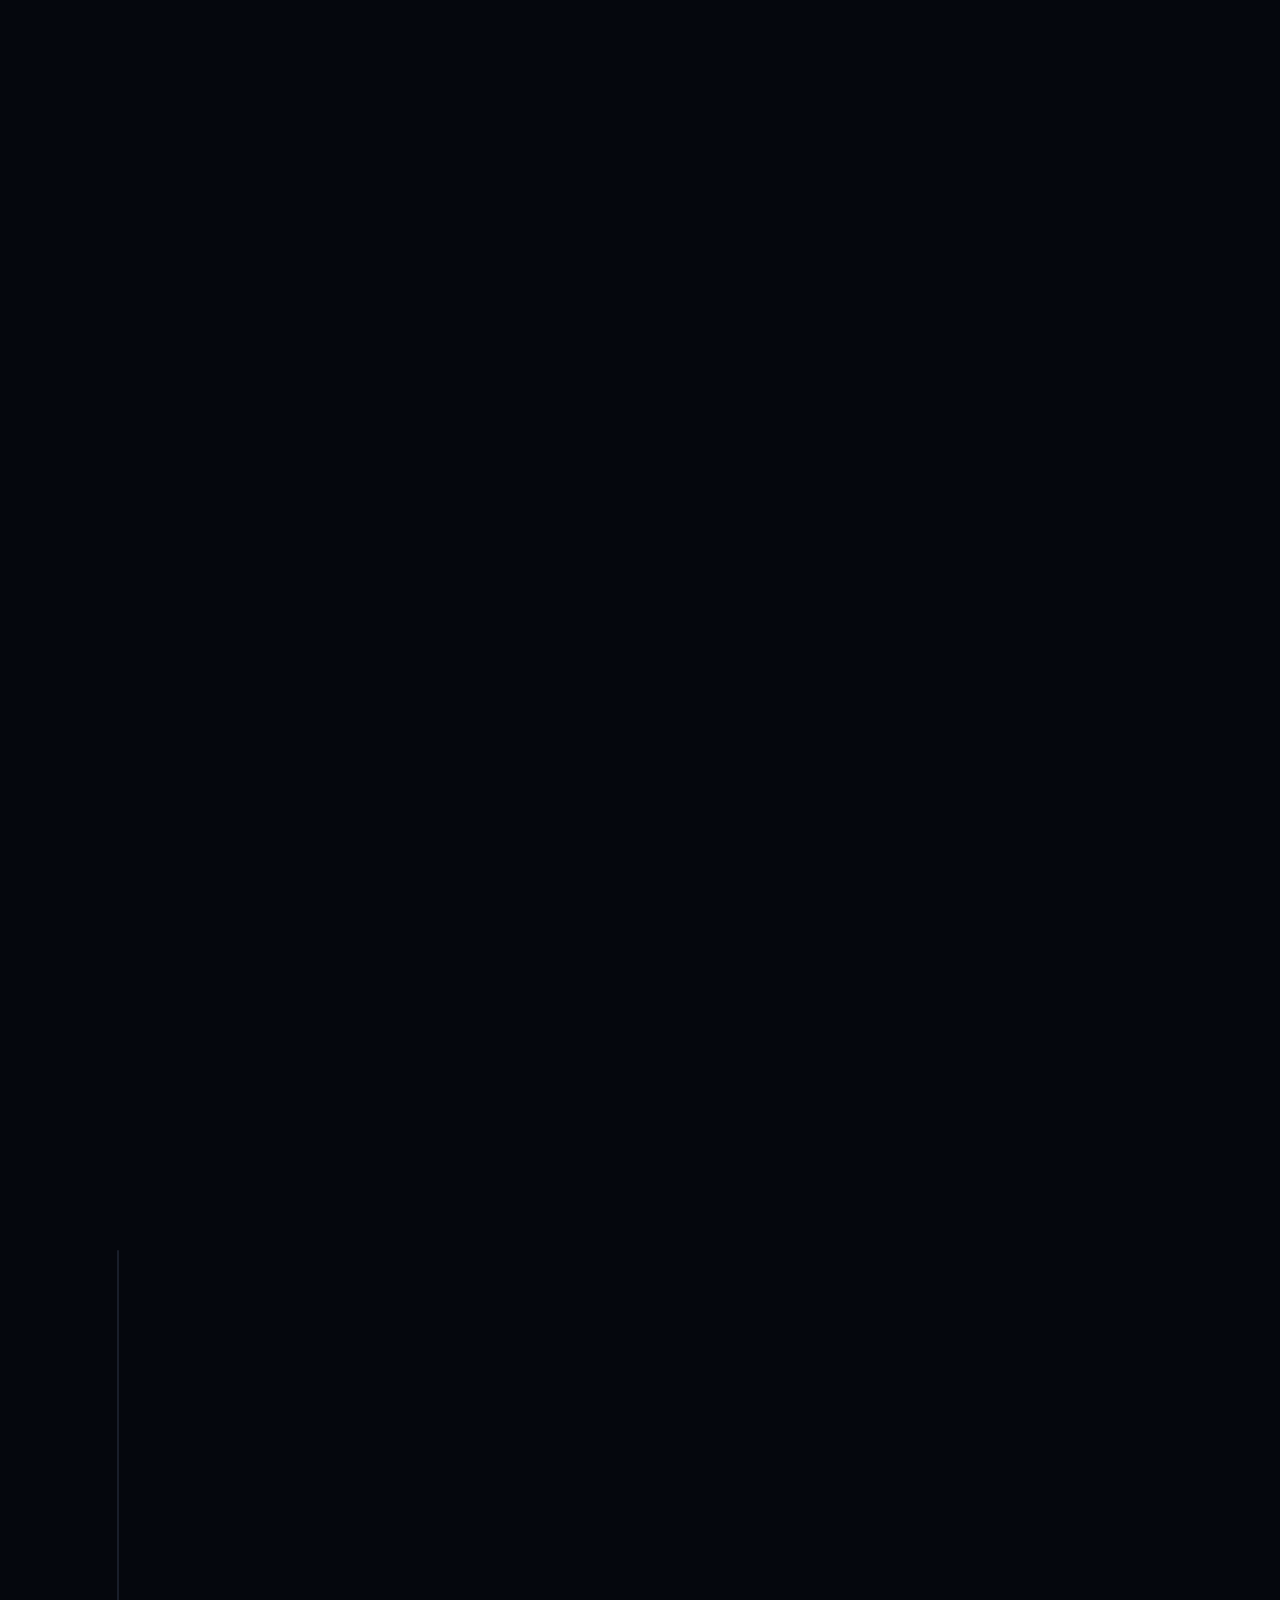
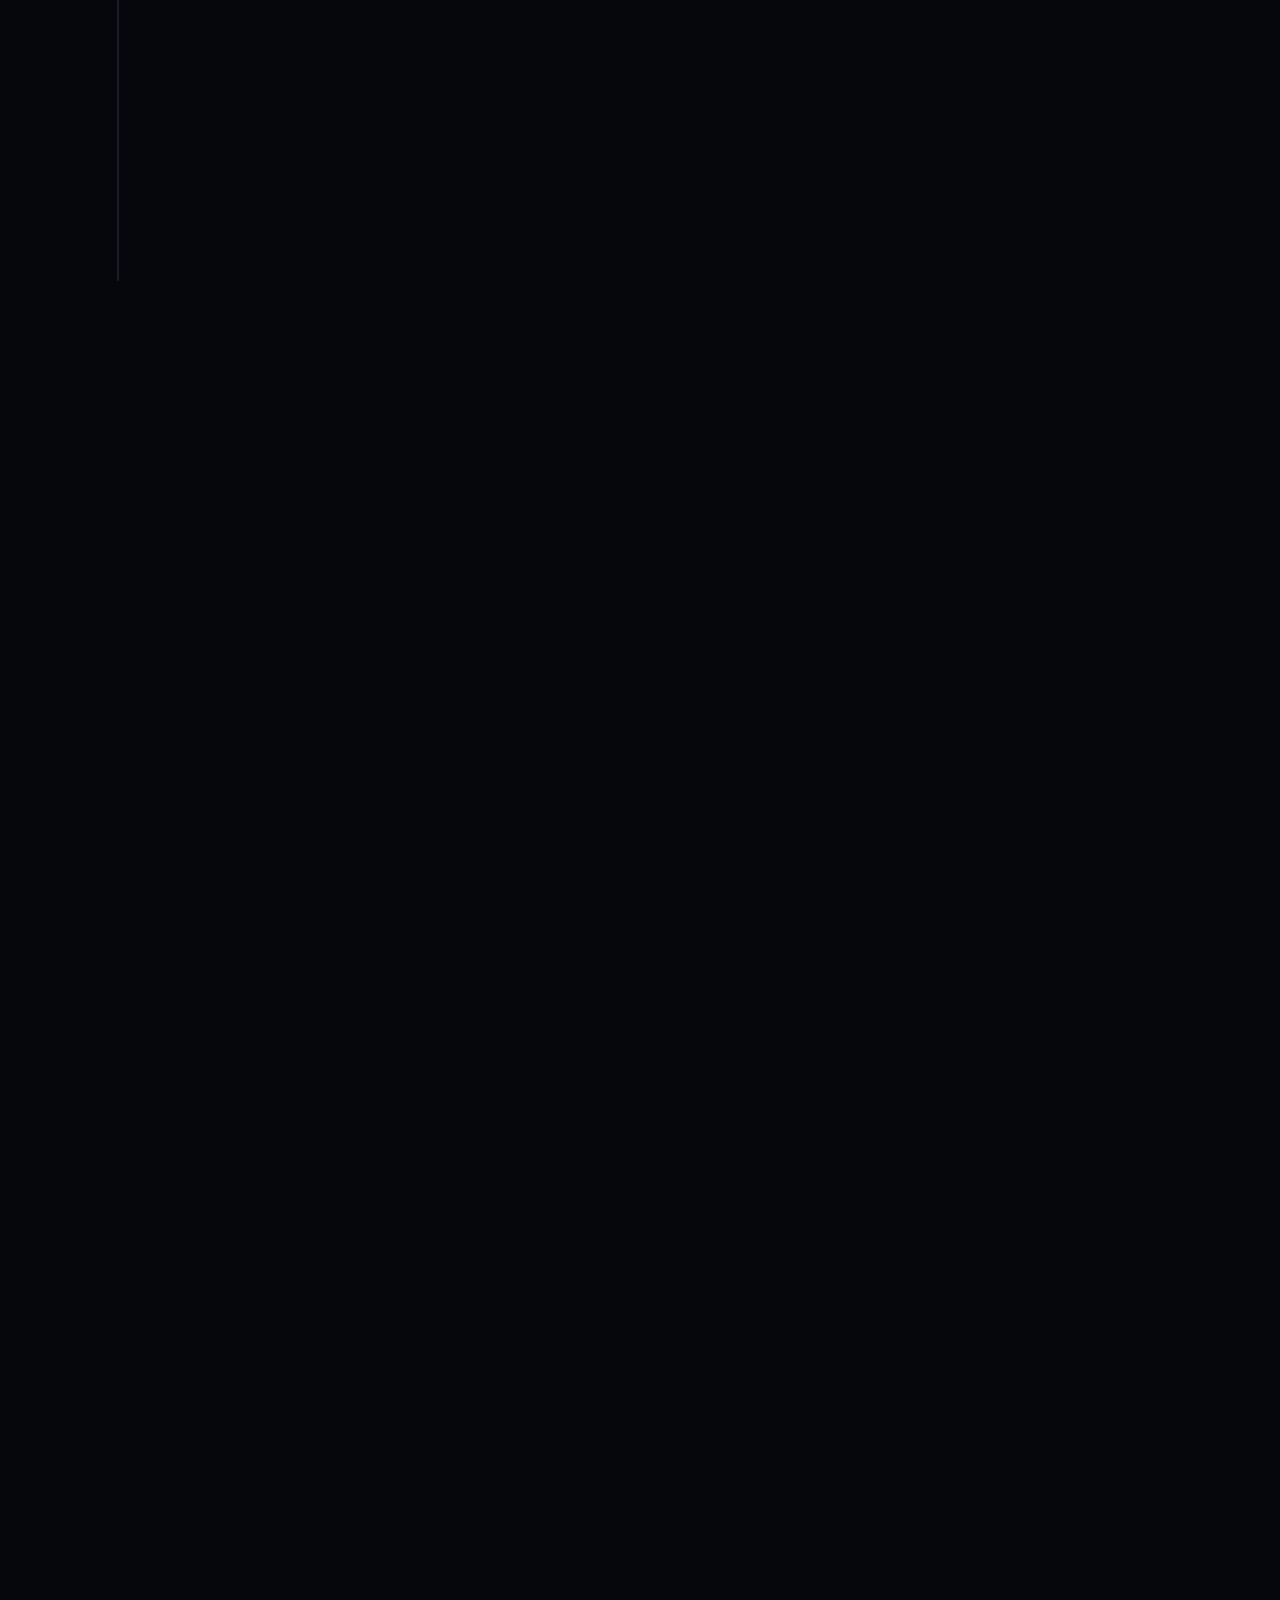
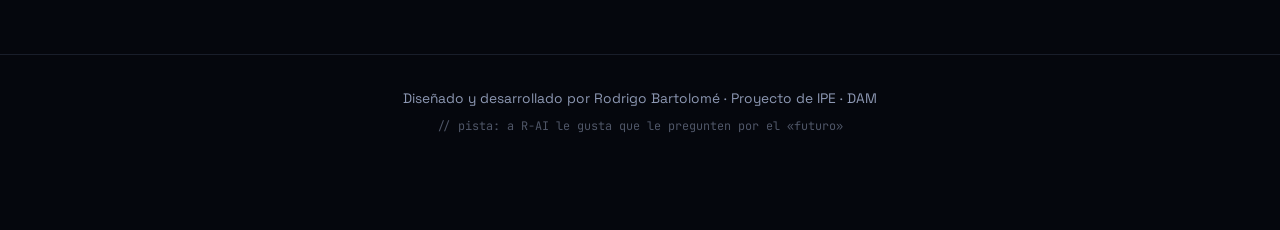
==== commit 2d6d5ad5: "Presentar el currículum como actual en 2029 y regenerar el PDF Co-Authored-By: Claude Opus 5.5 <nore" ====
--- a/index.html
+++ b/index.html
@@ -4,7 +4,7 @@
   <meta charset="UTF-8">
   <meta name="viewport" content="width=device-width, initial-scale=1">
   <title>Rodrigo Bartolomé · Currículum 2029</title>
-  <meta name="description" content="Currículum interactivo de Rodrigo Bartolomé: desarrollador de aplicaciones multiplataforma y especialista en Inteligencia Artificial. Currículum del futuro: año 2029.">
+  <meta name="description" content="Currículum interactivo de Rodrigo Bartolomé: desarrollador de aplicaciones multiplataforma y especialista en Inteligencia Artificial.">
   <meta name="theme-color" content="#05070d">
   <link rel="preconnect" href="https://fonts.googleapis.com">
   <link rel="preconnect" href="https://fonts.gstatic.com" crossorigin>
@@ -65,7 +65,6 @@
           <a class="ficha-jump" href="estacion.html">▶ entrar en la estación 3D</a>
         </aside>
       </div>
-      <p class="aviso" id="aviso"></p>
     </section>
 
     <!-- 2. Sobre mí -->
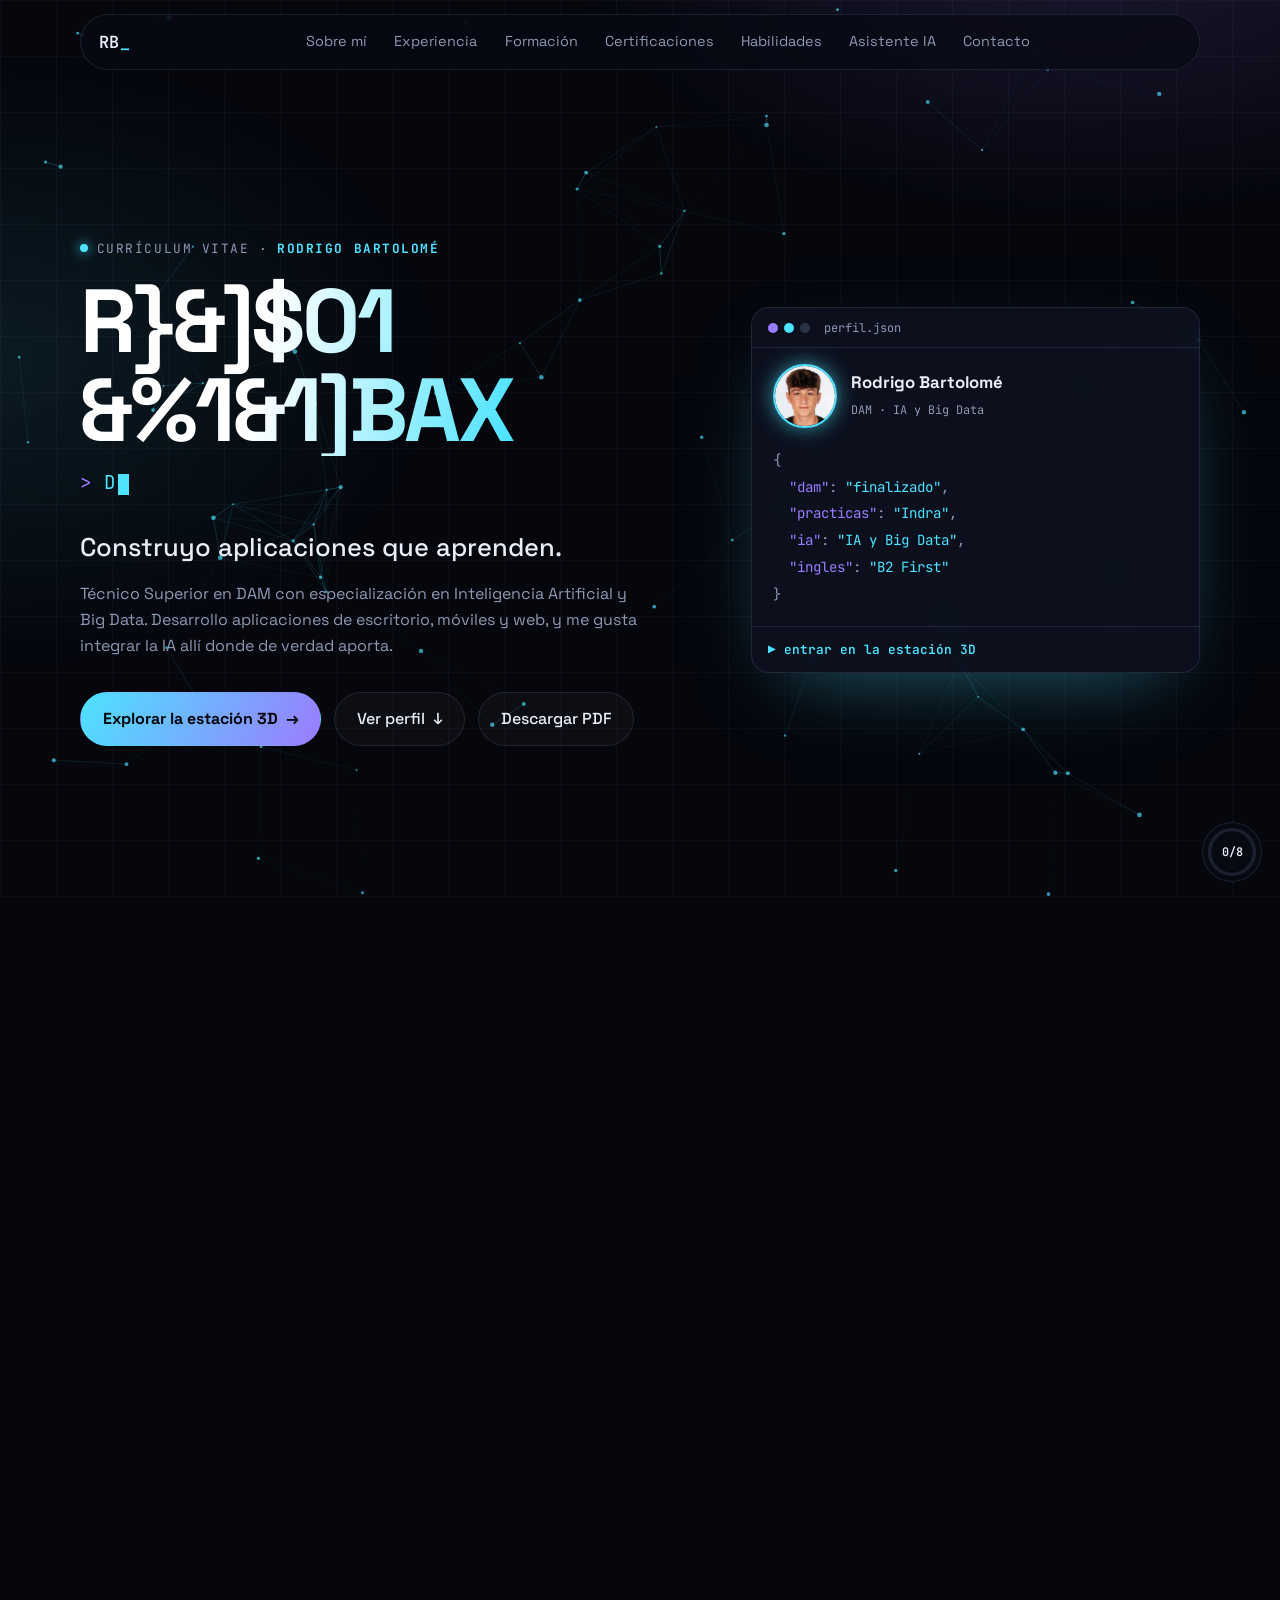
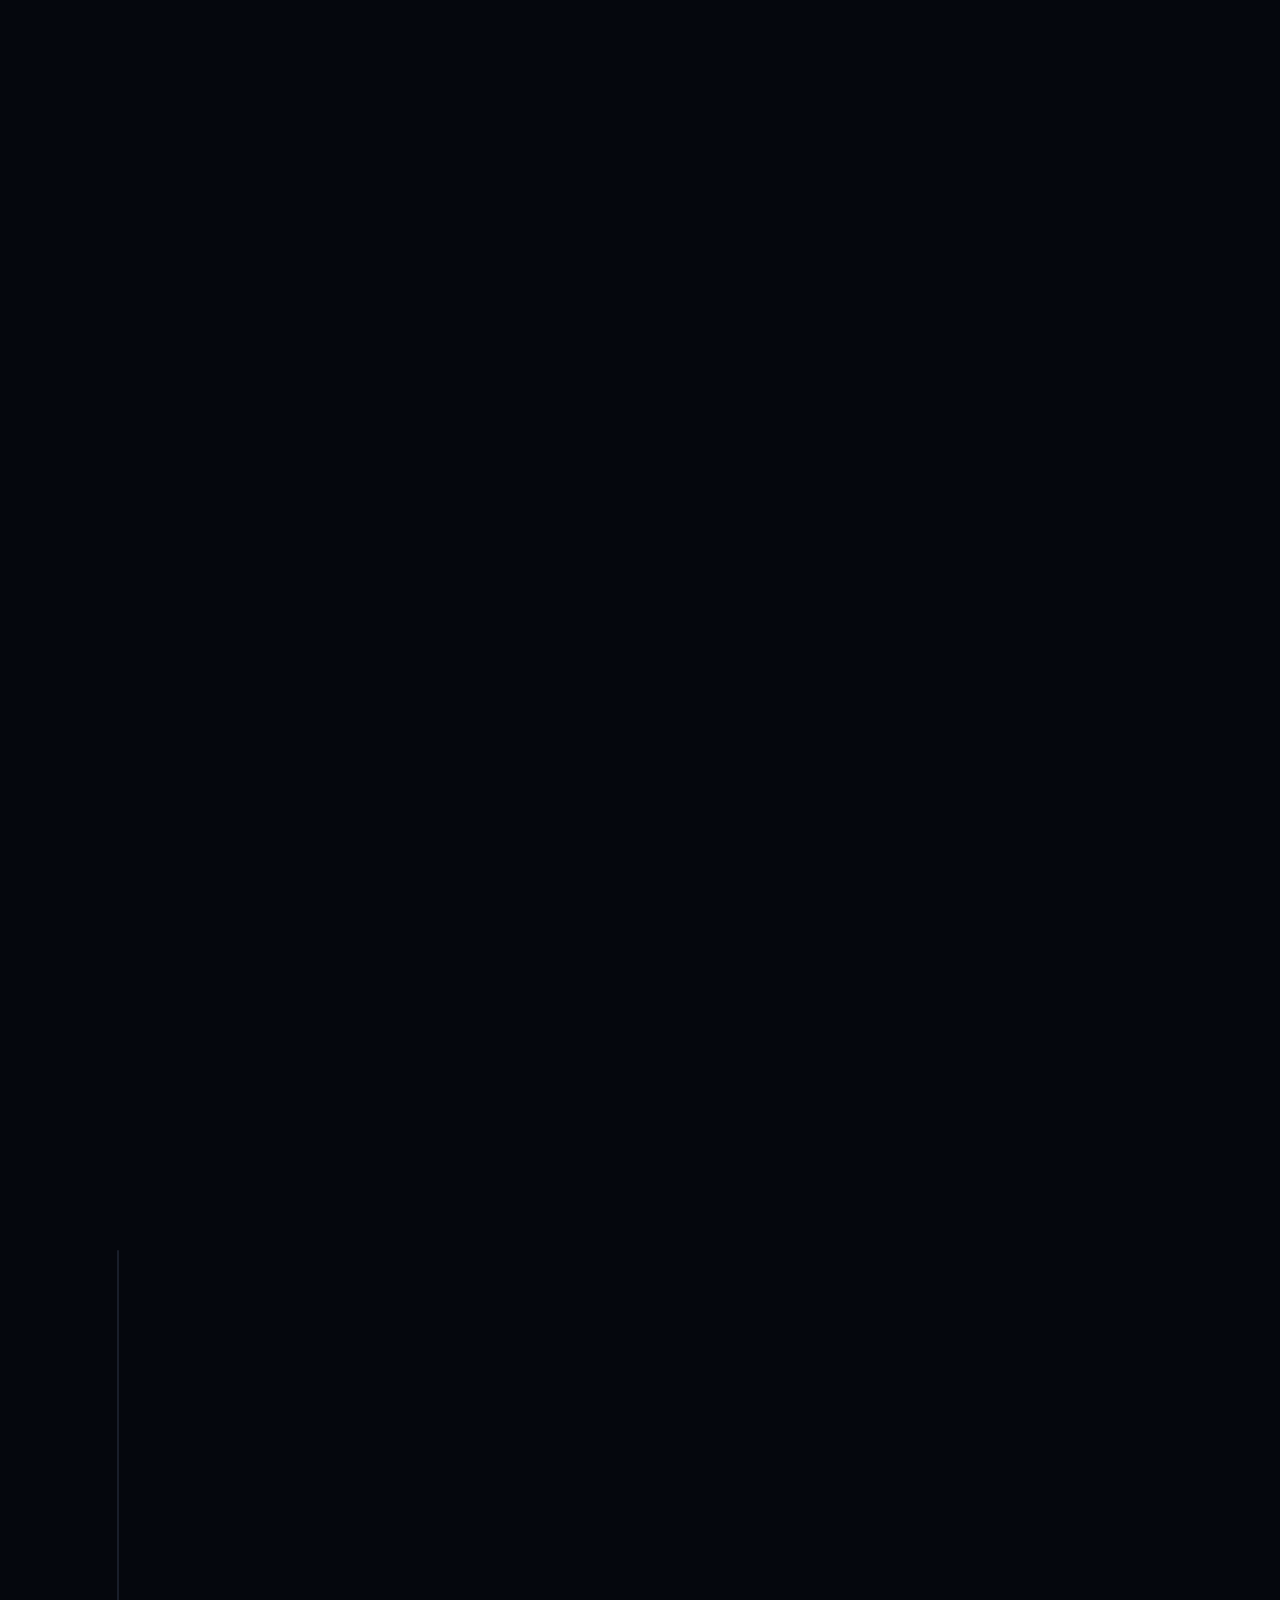
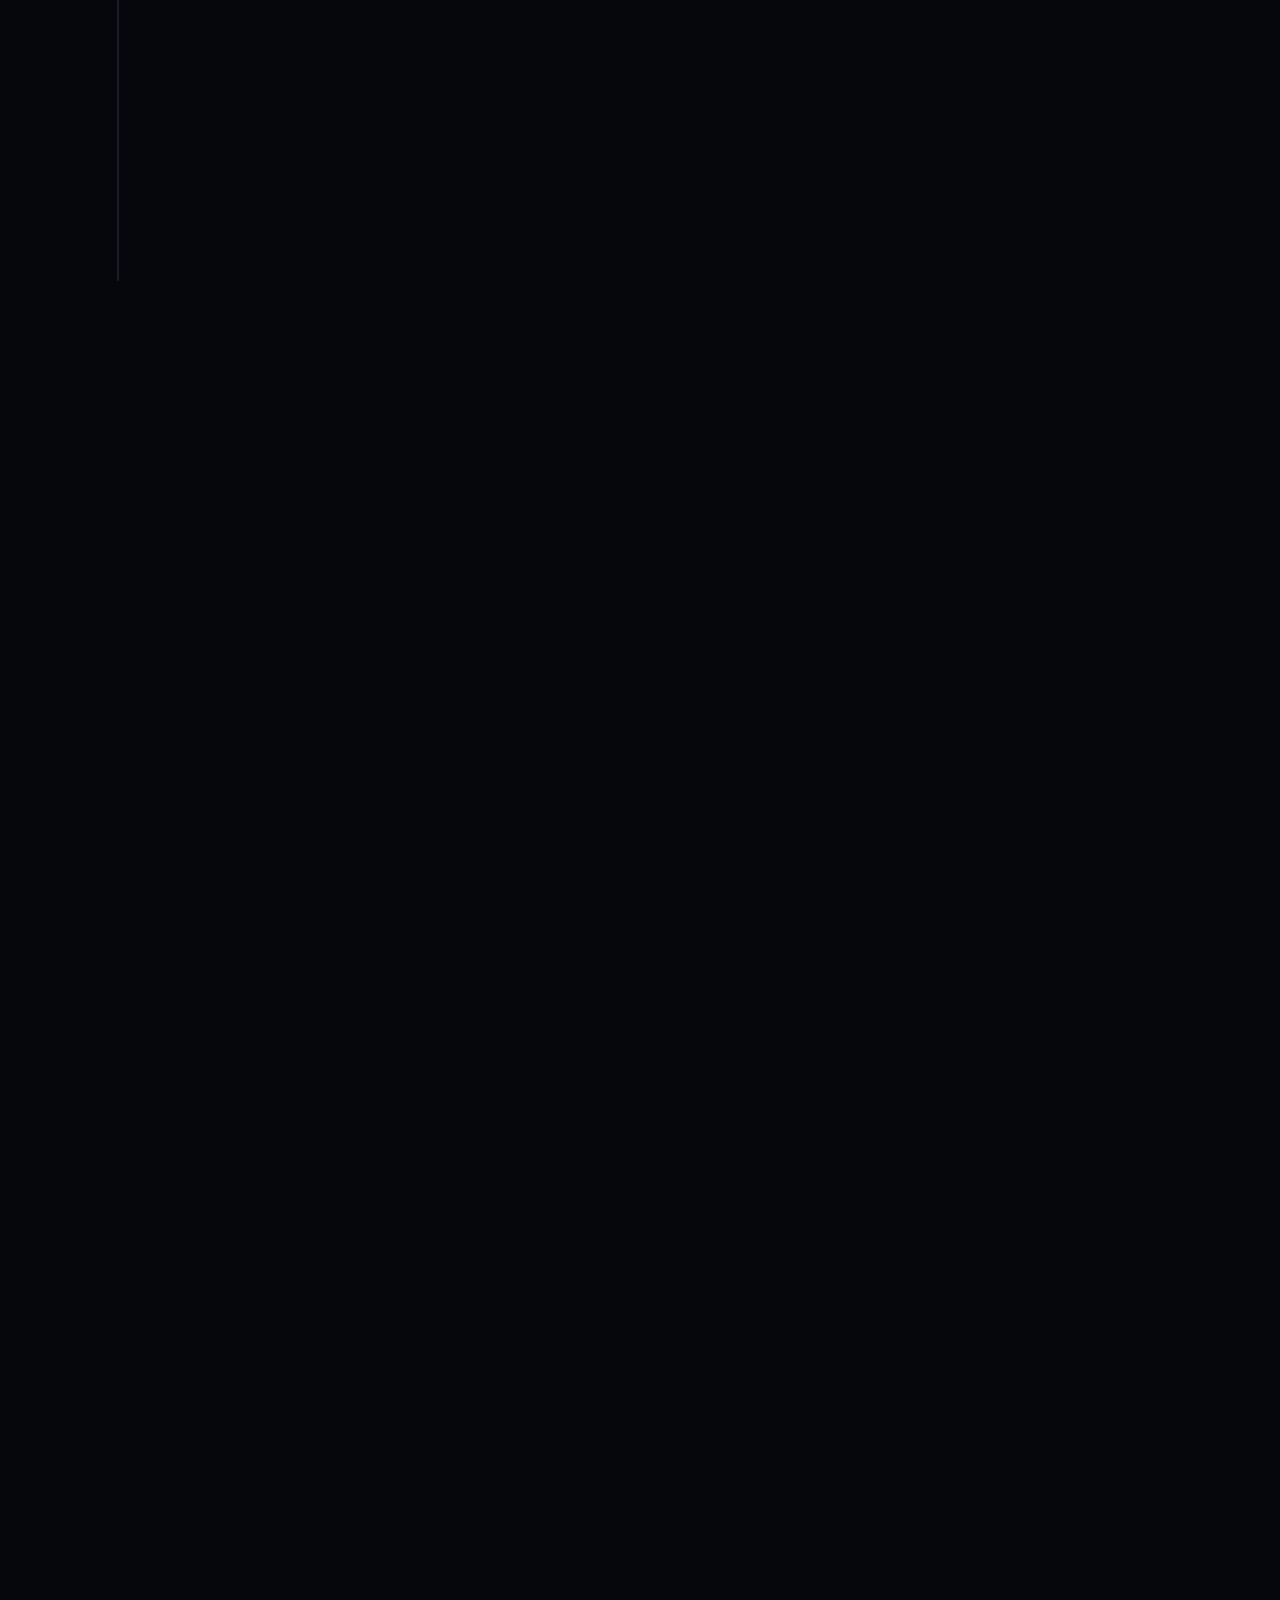
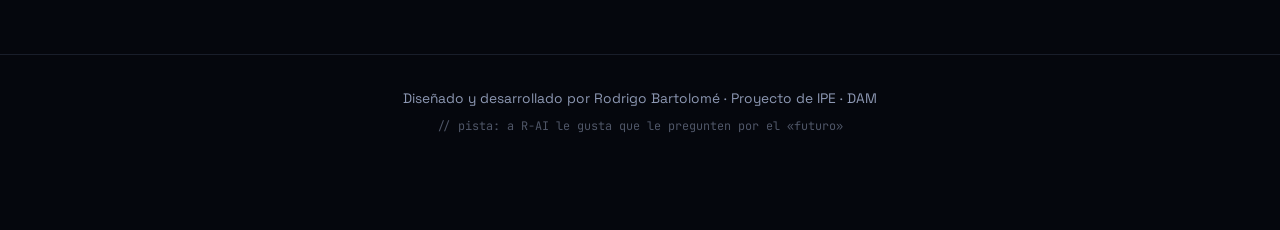
==== commit e00e1396: "Quitar las menciones al año 2029 Co-Authored-By: Claude Opus 5.5 <noreply@anthropic.com>" ====
--- a/index.html
+++ b/index.html
@@ -3,7 +3,7 @@
 <head>
   <meta charset="UTF-8">
   <meta name="viewport" content="width=device-width, initial-scale=1">
-  <title>Rodrigo Bartolomé · Currículum 2029</title>
+  <title>Rodrigo Bartolomé · Currículum</title>
   <meta name="description" content="Currículum interactivo de Rodrigo Bartolomé: desarrollador de aplicaciones multiplataforma y especialista en Inteligencia Artificial.">
   <meta name="theme-color" content="#05070d">
   <link rel="preconnect" href="https://fonts.googleapis.com">
@@ -46,7 +46,7 @@
       <canvas id="net" aria-hidden="true"></canvas>
       <div class="hero-inner">
         <div class="hero-text">
-          <p class="eyebrow"><span class="dot"></span> Currículum · año <b id="hero-year">2029</b></p>
+          <p class="eyebrow"><span class="dot"></span> Currículum vitae · <b>Rodrigo Bartolomé</b></p>
           <h1 id="hero-name" aria-label="Rodrigo Bartolomé">Rodrigo Bartolomé</h1>
           <p class="typed-line" aria-live="off"><span class="prompt">&gt;</span> <span id="typed"></span><span class="caret"></span></p>
           <p class="lema" id="hero-lema"></p>
@@ -60,7 +60,7 @@
 
         <aside class="ficha card" aria-label="Resumen del perfil">
           <div class="ficha-bar"><i></i><i></i><i></i><span>perfil.json</span></div>
-          <div class="ficha-id"><img src="img/rodrigo.jpg" alt="Foto de Rodrigo Bartolomé" width="64" height="64"><div><b>Rodrigo Bartolomé</b><small>DAM · IA y Big Data · 2029</small></div></div>
+          <div class="ficha-id"><img src="img/rodrigo.jpg" alt="Foto de Rodrigo Bartolomé" width="64" height="64"><div><b>Rodrigo Bartolomé</b><small>DAM · IA y Big Data</small></div></div>
           <pre id="ficha-code"></pre>
           <a class="ficha-jump" href="estacion.html">▶ entrar en la estación 3D</a>
         </aside>
--- a/css/styles.css
+++ b/css/styles.css
@@ -1,5 +1,5 @@
 /* ==========================================================================
-   Currículum 2029 · Rodrigo Bartolomé
+   Currículum · Rodrigo Bartolomé
    Índice: 1. Variables  2. Base  3. Navegación  4. Portada  5. Secciones
            6. Sobre mí   7. Línea temporal  8. Certificaciones  9. Habilidades
            10. Asistente 11. Contacto  12. HUD, avisos y modal  13. Arranque
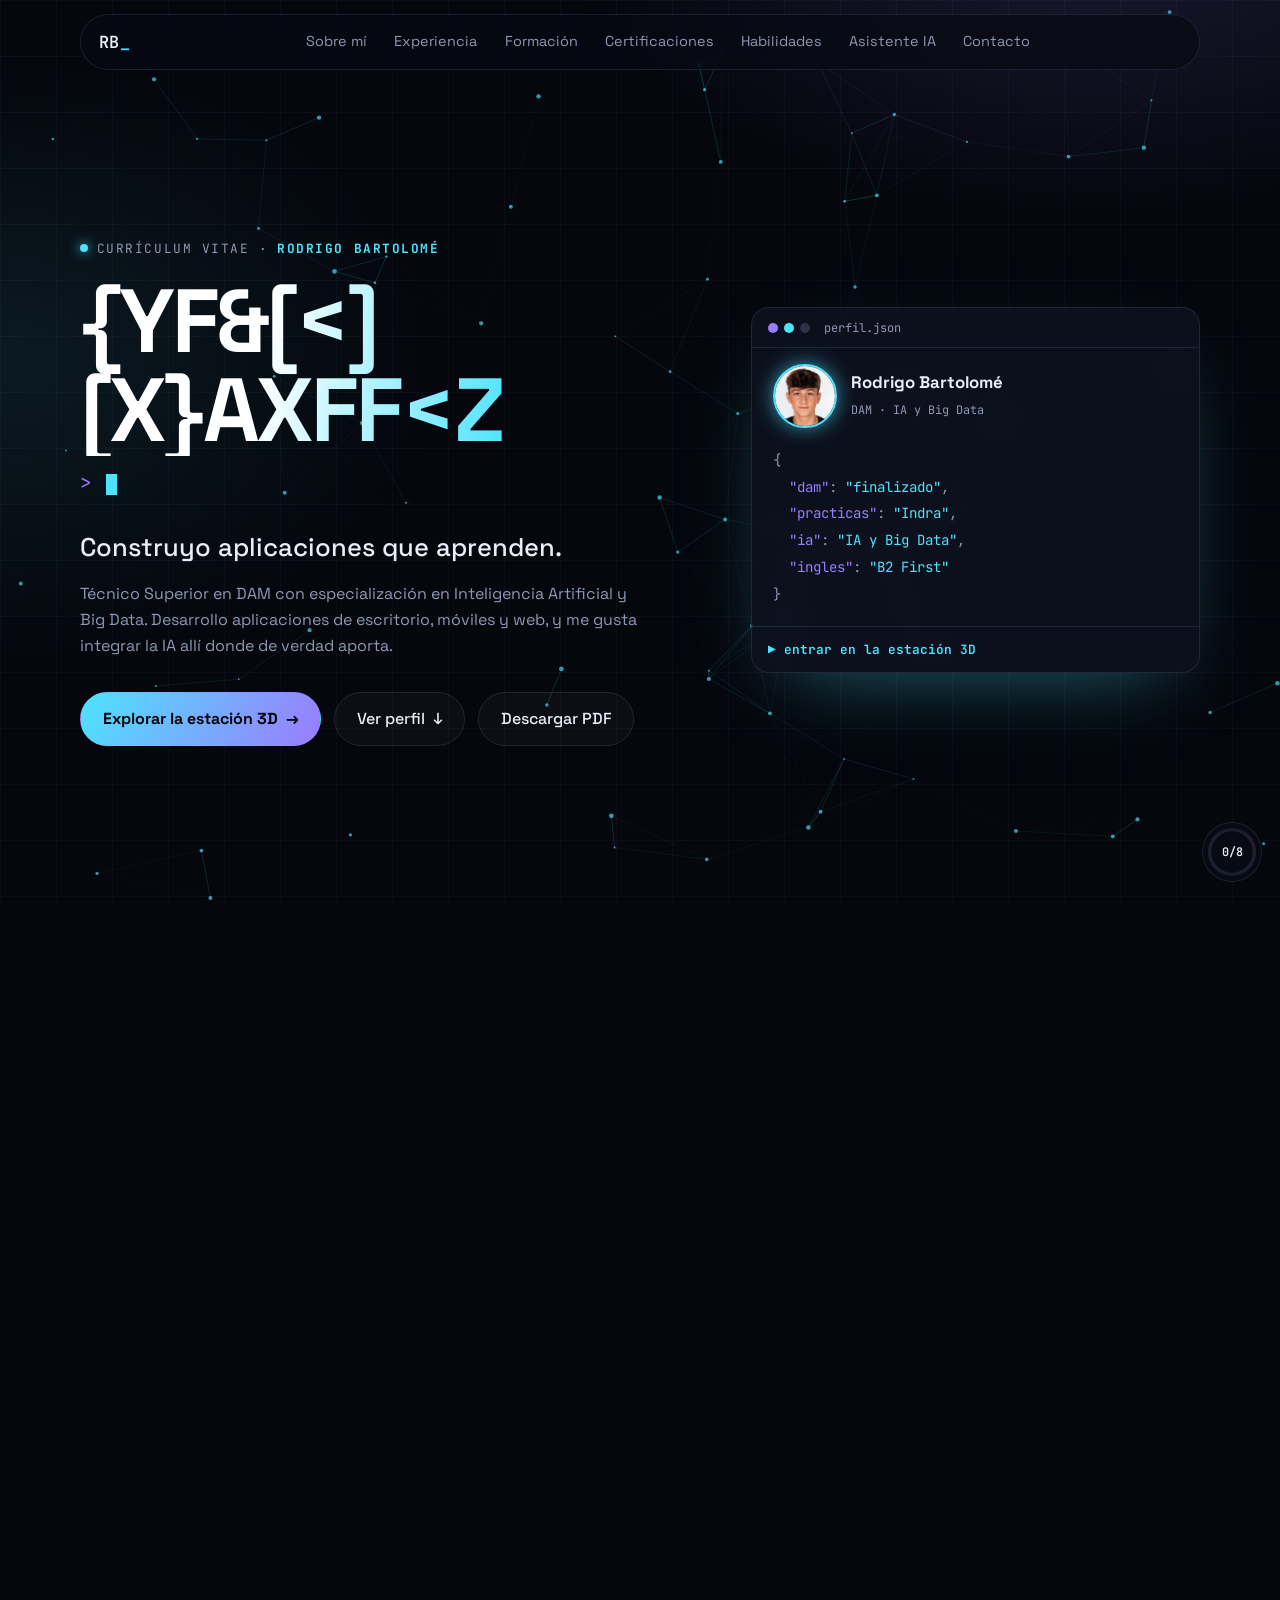
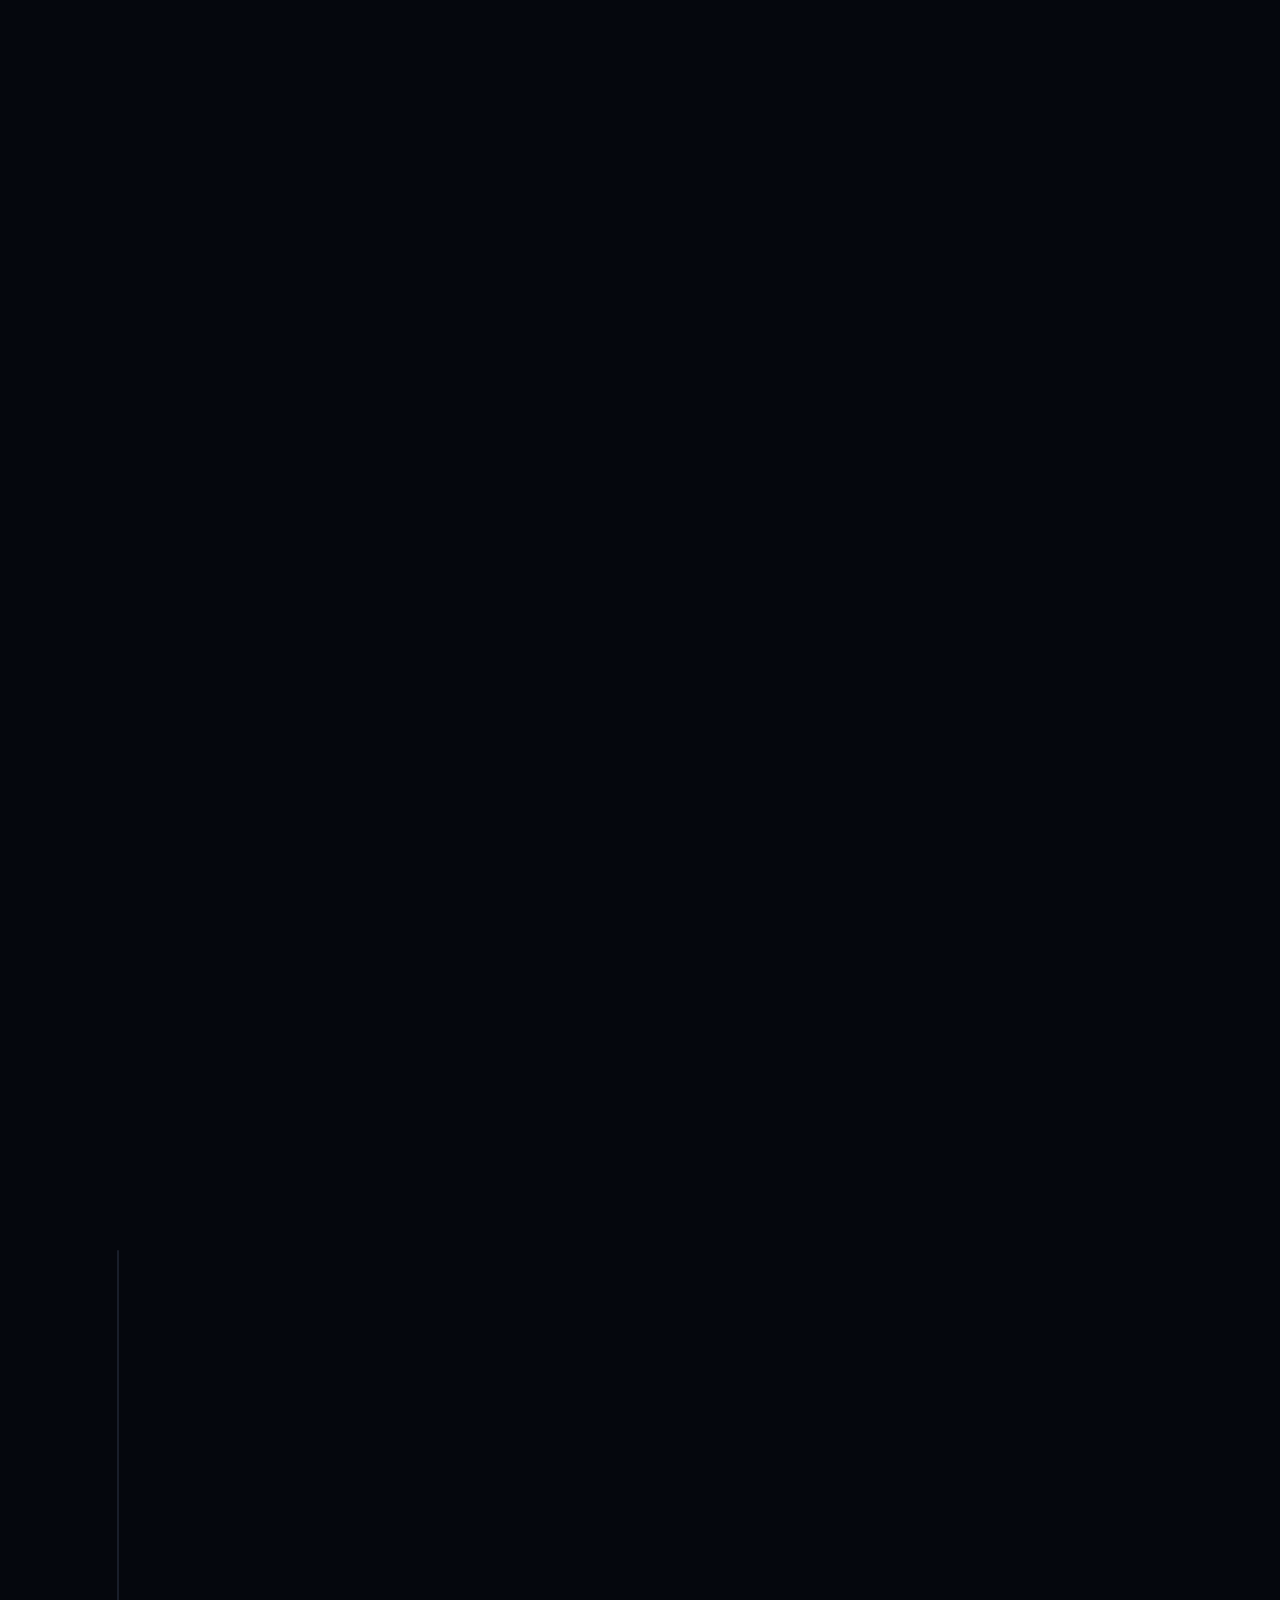
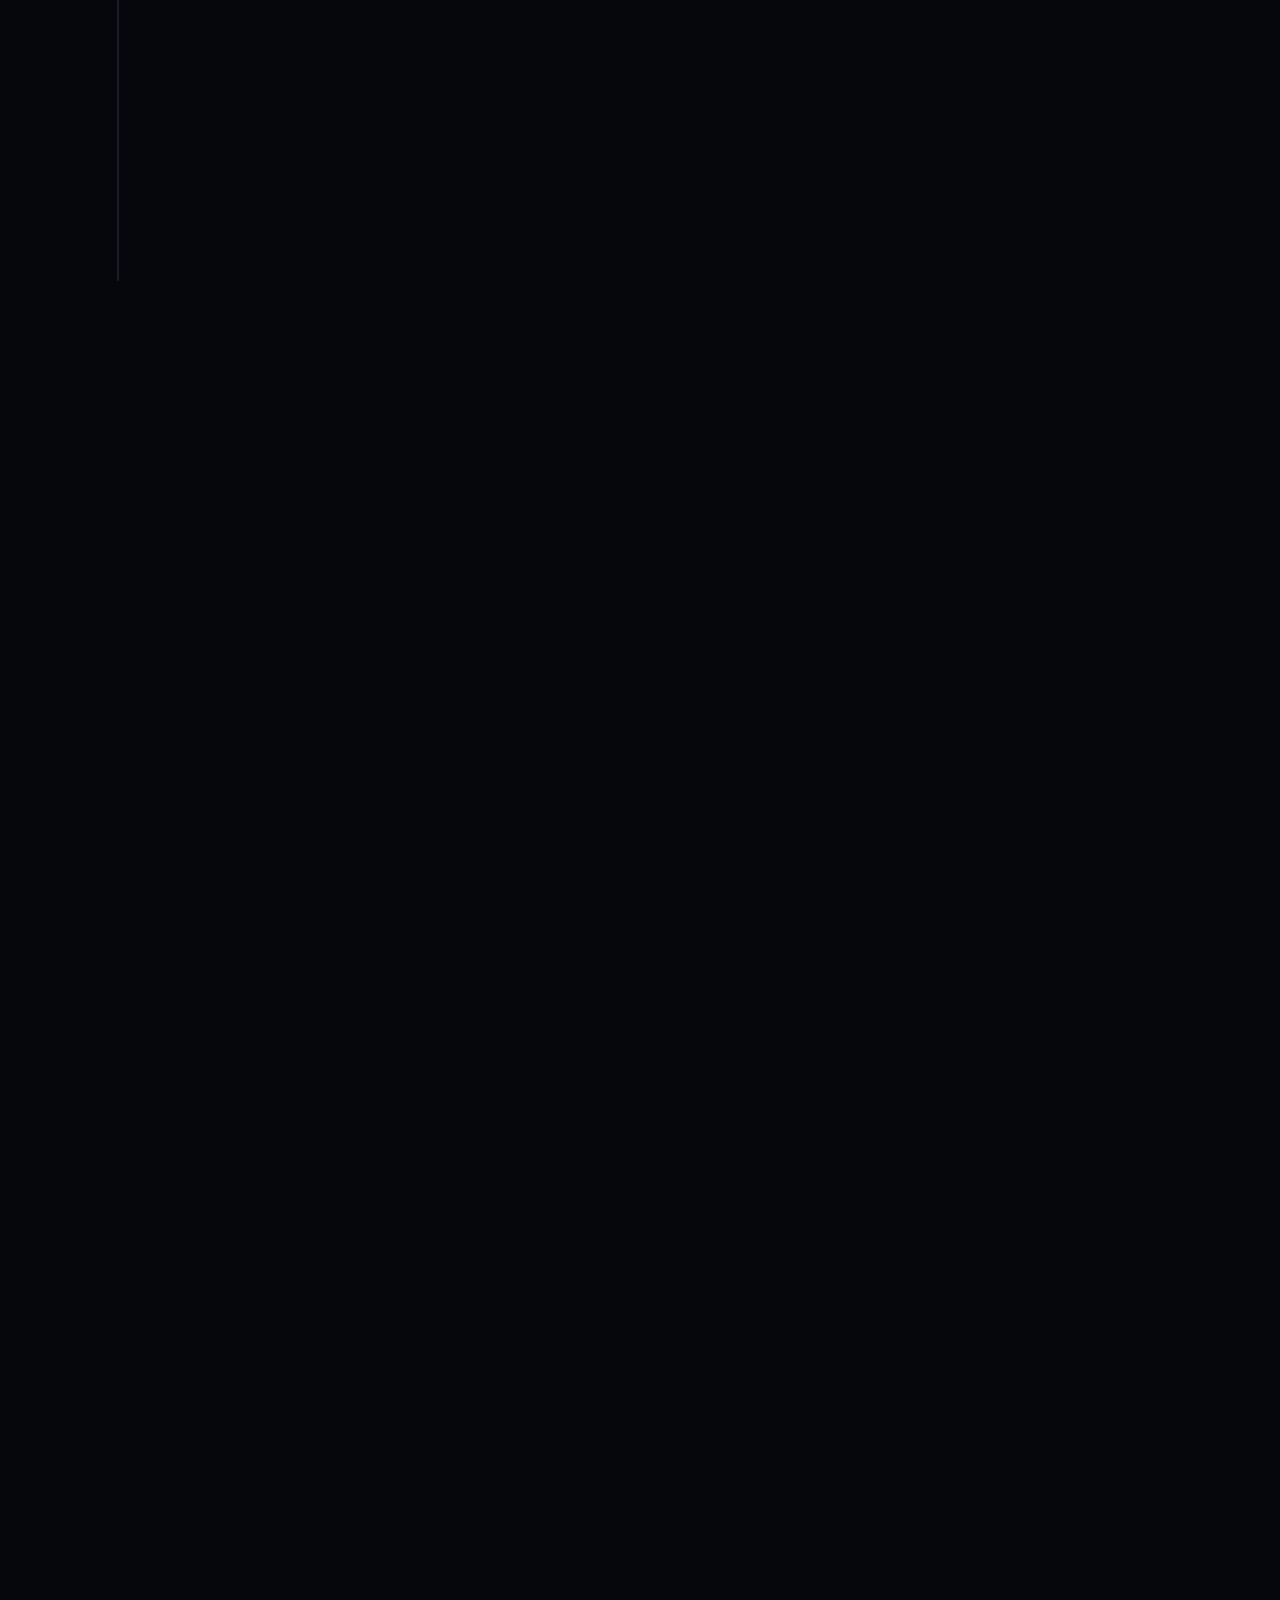
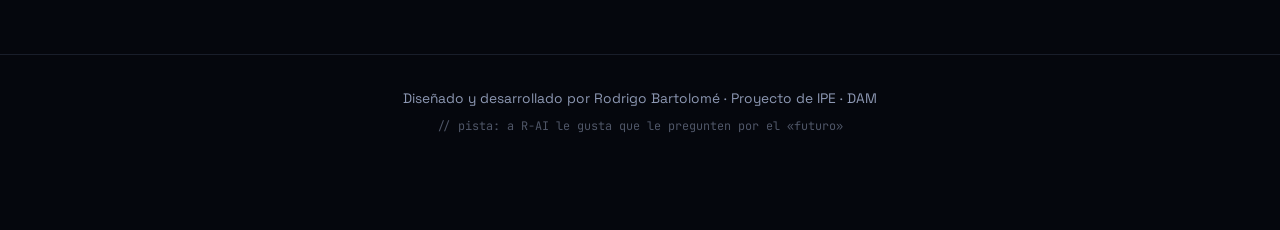
==== commit e2b2473a: "Forzar que el navegador cargue la última versión de scripts y estilos Co-Authored-By: Claude Opus 5." ====
--- a/index.html
+++ b/index.html
@@ -9,7 +9,7 @@
   <link rel="preconnect" href="https://fonts.googleapis.com">
   <link rel="preconnect" href="https://fonts.gstatic.com" crossorigin>
   <link href="https://fonts.googleapis.com/css2?family=JetBrains+Mono:wght@400;600&family=Space+Grotesk:wght@400;500;700&display=swap" rel="stylesheet">
-  <link rel="stylesheet" href="css/styles.css">
+  <link rel="stylesheet" href="css/styles.css?v=3">
 </head>
 <body>
 
@@ -171,8 +171,8 @@
 
   <noscript><p style="padding:2rem;color:#fff">Esta web necesita JavaScript para mostrar el currículum interactivo.</p></noscript>
 
-  <script src="js/data.js"></script>
-  <script src="js/rai.js"></script>
-  <script src="js/main.js"></script>
+  <script src="js/data.js?v=3"></script>
+  <script src="js/rai.js?v=3"></script>
+  <script src="js/main.js?v=3"></script>
 </body>
 </html>
